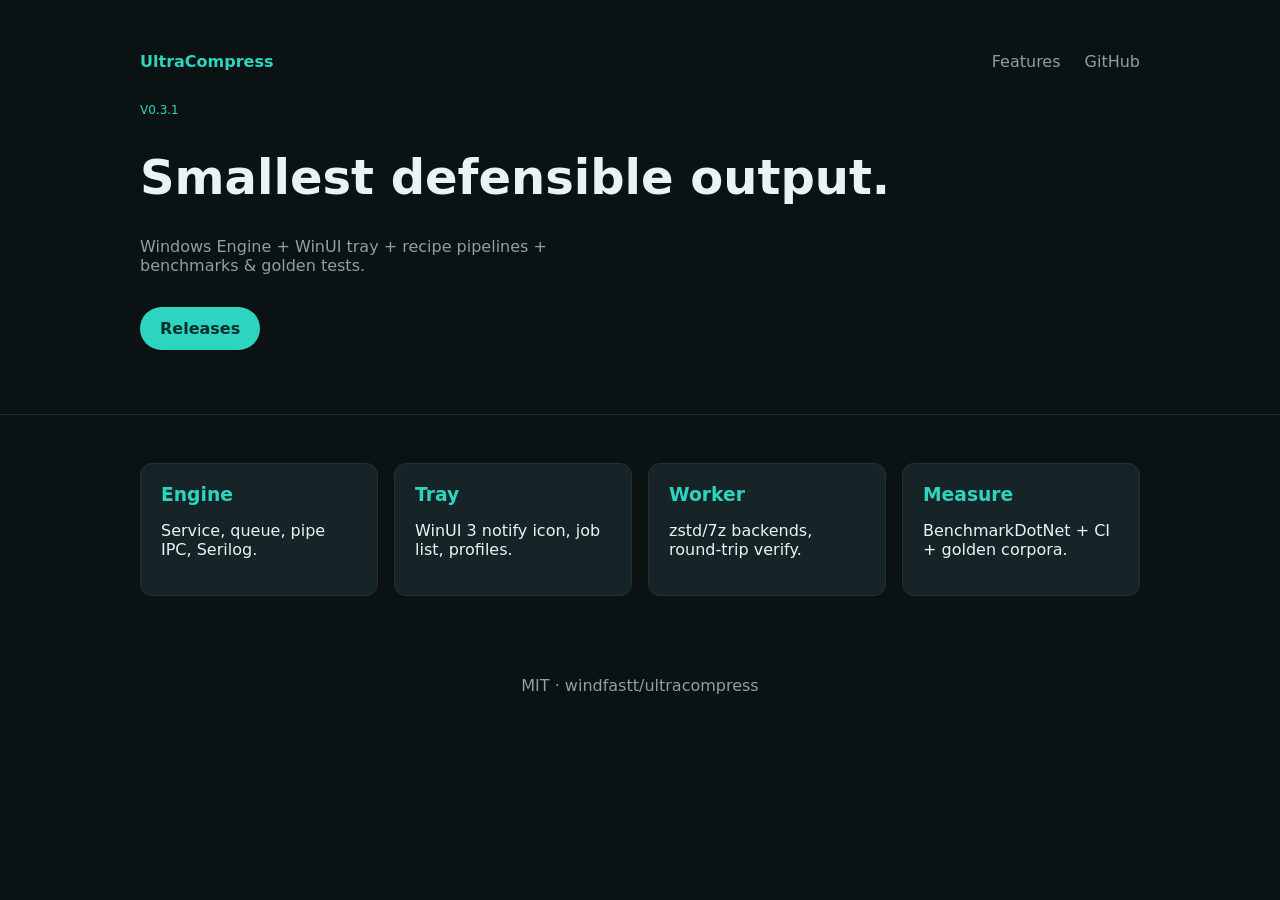
==== docs/site/index.html @ c3d07bed "release: v0.3.1 product polish — Pages, benchmarks, docs, MIT GitHub Pages site, BenchmarkDotNet smo" ====
<!DOCTYPE html>
<html lang="en"><head><meta charset="utf-8"/><meta name="viewport" content="width=device-width,initial-scale=1"/>
<title>UltraCompress</title><link rel="stylesheet" href="assets/style.css"/></head>
<body>
<header class="hero"><div class="nav"><span class="logo">UltraCompress</span>
<a href="#features">Features</a><a href="https://github.com/windfastt/ultracompress">GitHub</a></div>
<div class="wrap"><p class="tag">v0.3.1</p><h1>Smallest defensible output.</h1>
<p class="lead">Windows Engine + WinUI tray + recipe pipelines + benchmarks &amp; golden tests.</p>
<a class="btn" href="https://github.com/windfastt/ultracompress/releases">Releases</a></div></header>
<section id="features" class="wrap cards"><article><h3>Engine</h3><p>Service, queue, pipe IPC, Serilog.</p></article>
<article><h3>Tray</h3><p>WinUI 3 notify icon, job list, profiles.</p></article>
<article><h3>Worker</h3><p>zstd/7z backends, round-trip verify.</p></article>
<article><h3>Measure</h3><p>BenchmarkDotNet + CI + golden corpora.</p></article></section>
<footer class="wrap muted">MIT · windfastt/ultracompress</footer></body></html>
---- docs/site/assets/style.css ----
:root{--bg:#0b1214;--text:#e8f4f2;--accent:#2dd4bf;--muted:#8aa29e;font-family:Segoe UI,system-ui,sans-serif}
body{margin:0;background:var(--bg);color:var(--text)}.nav{display:flex;gap:1.5rem;padding:1.25rem 2rem;max-width:1000px;margin:auto}
.logo{font-weight:700;color:var(--accent);margin-right:auto}.nav a{color:var(--muted);text-decoration:none}
.hero{padding:2rem 0 4rem;border-bottom:1px solid #1e2d30}.wrap{max-width:1000px;margin:auto;padding:0 2rem}
.tag{color:var(--accent);text-transform:uppercase;font-size:.75rem}h1{font-size:clamp(2rem,5vw,3rem)}.lead{color:var(--muted);max-width:48ch}
.btn{display:inline-block;margin-top:1rem;padding:.75rem 1.25rem;background:var(--accent);color:#042f2e;border-radius:999px;text-decoration:none;font-weight:600}
.cards{display:grid;grid-template-columns:repeat(auto-fill,minmax(220px,1fr));gap:1rem;padding:3rem 2rem;max-width:1000px;margin:auto}
.cards article{background:#162428;padding:1.25rem;border-radius:12px;border:1px solid #1e3336}h3{color:var(--accent);margin:0 0 .5rem}
.muted{color:var(--muted);padding:2rem;text-align:center}
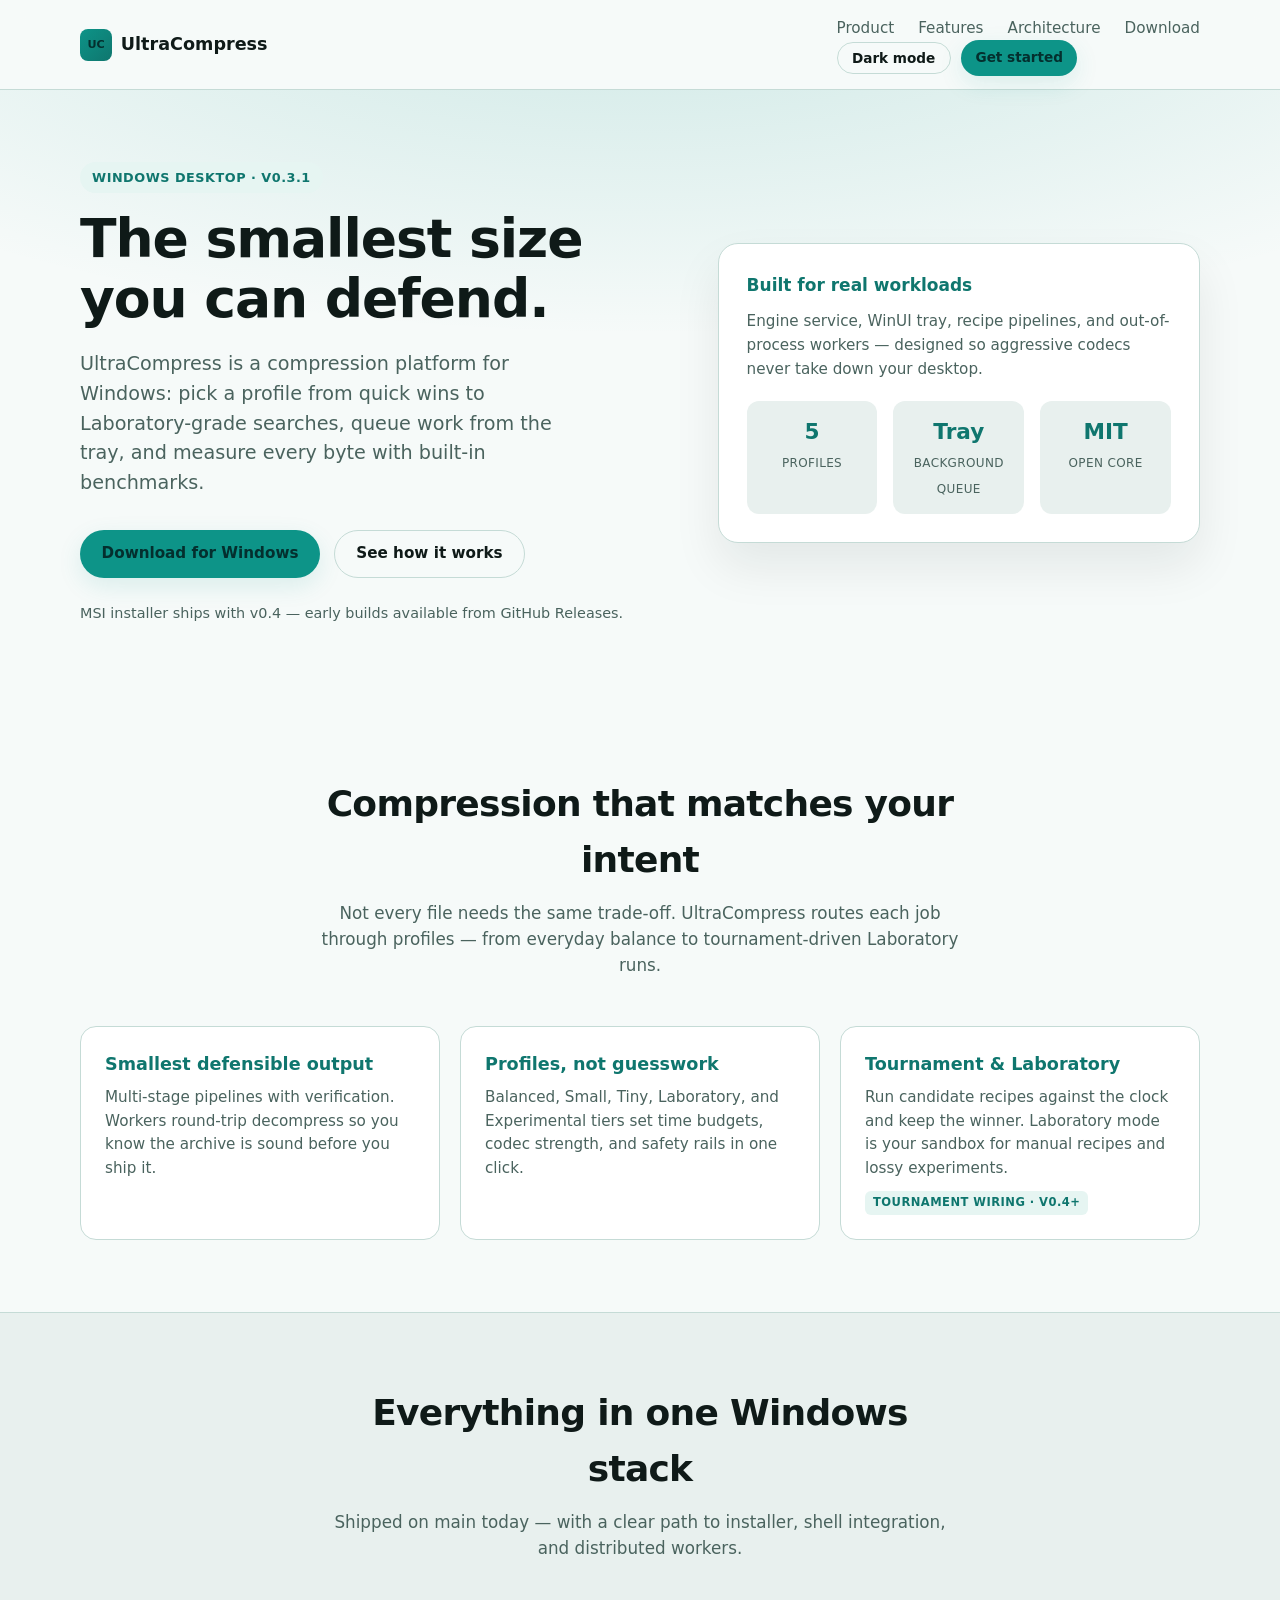
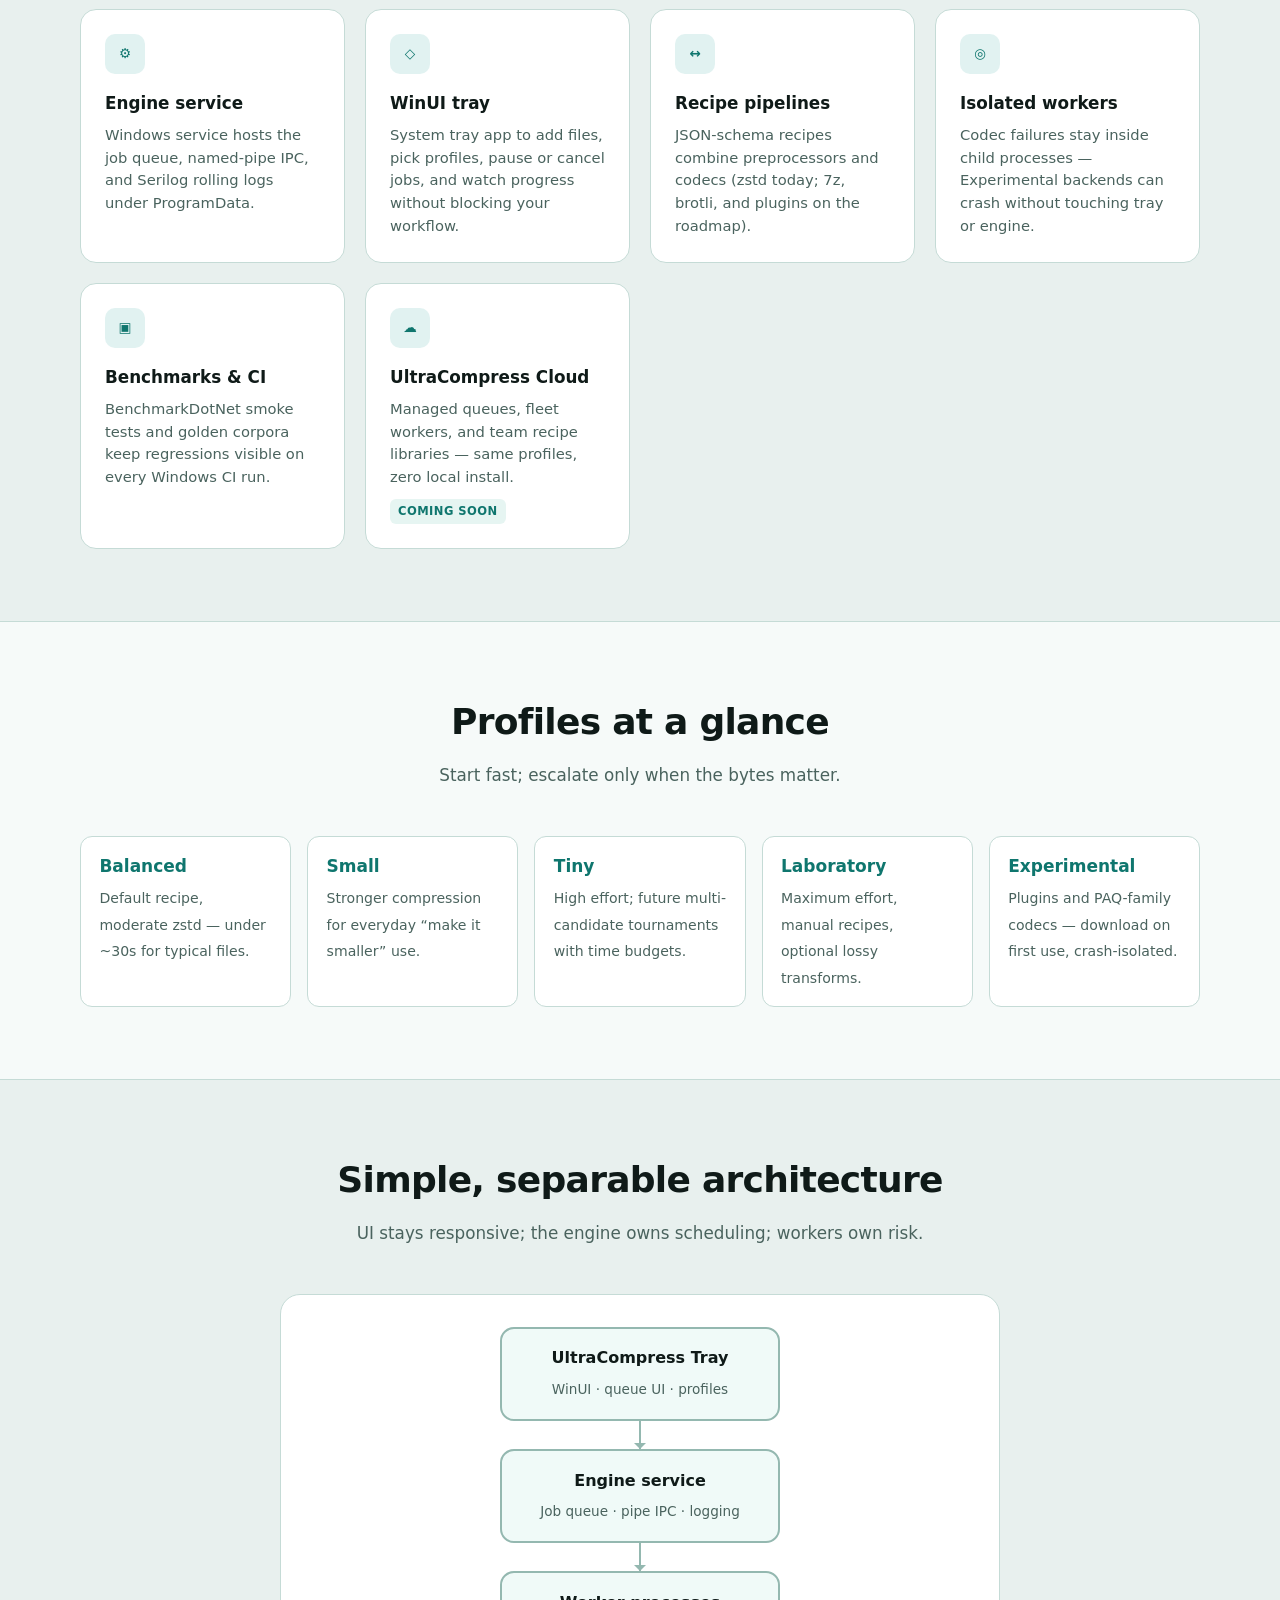
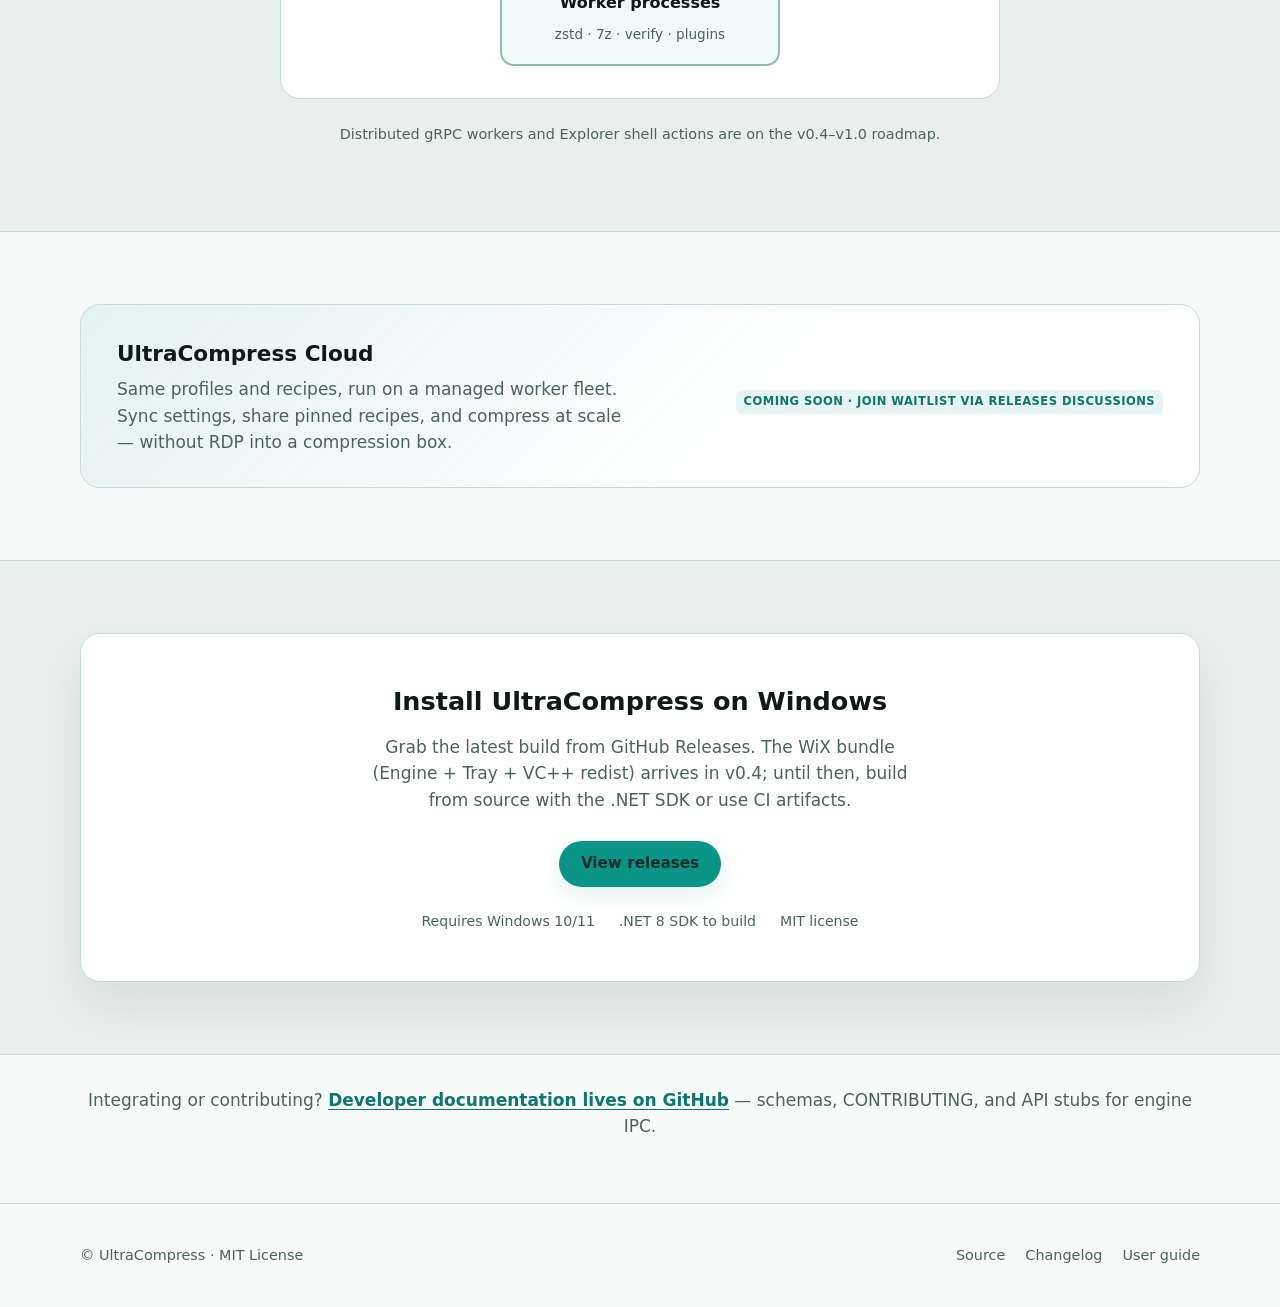
==== commit fb453a3d: "docs: product marketing site and release alignment Replace the minimal Pages stub with a full SaaS-s" ====
--- a/docs/site/index.html
+++ b/docs/site/index.html
@@ -1,14 +1,233 @@
 <!DOCTYPE html>
-<html lang="en"><head><meta charset="utf-8"/><meta name="viewport" content="width=device-width,initial-scale=1"/>
-<title>UltraCompress</title><link rel="stylesheet" href="assets/style.css"/></head>
+<html lang="en" data-theme="dark">
+<head>
+  <meta charset="utf-8" />
+  <meta name="viewport" content="width=device-width, initial-scale=1" />
+  <meta name="description" content="UltraCompress — Windows ultra file compression with intelligent profiles, background queues, and measurable smallest-size output." />
+  <title>UltraCompress — Ultra file compression for Windows</title>
+  <link rel="stylesheet" href="assets/style.css" />
+  <script src="assets/main.js" defer></script>
+</head>
 <body>
-<header class="hero"><div class="nav"><span class="logo">UltraCompress</span>
-<a href="#features">Features</a><a href="https://github.com/windfastt/ultracompress">GitHub</a></div>
-<div class="wrap"><p class="tag">v0.3.1</p><h1>Smallest defensible output.</h1>
-<p class="lead">Windows Engine + WinUI tray + recipe pipelines + benchmarks &amp; golden tests.</p>
-<a class="btn" href="https://github.com/windfastt/ultracompress/releases">Releases</a></div></header>
-<section id="features" class="wrap cards"><article><h3>Engine</h3><p>Service, queue, pipe IPC, Serilog.</p></article>
-<article><h3>Tray</h3><p>WinUI 3 notify icon, job list, profiles.</p></article>
-<article><h3>Worker</h3><p>zstd/7z backends, round-trip verify.</p></article>
-<article><h3>Measure</h3><p>BenchmarkDotNet + CI + golden corpora.</p></article></section>
-<footer class="wrap muted">MIT · windfastt/ultracompress</footer></body></html>
+  <header class="site-header">
+    <div class="wrap">
+      <nav class="nav-bar" aria-label="Primary">
+        <a class="logo" href="#top">
+          <span class="logo-mark" aria-hidden="true">UC</span>
+          UltraCompress
+        </a>
+        <button type="button" class="nav-toggle" data-nav-toggle aria-expanded="false" aria-controls="nav-panel">Menu</button>
+        <div class="nav-panel" id="nav-panel" data-nav-panel>
+          <ul class="nav-links">
+            <li><a href="#product">Product</a></li>
+            <li><a href="#features">Features</a></li>
+            <li><a href="#architecture">Architecture</a></li>
+            <li><a href="#download">Download</a></li>
+          </ul>
+          <div class="nav-actions">
+            <button type="button" class="btn btn-ghost btn-sm" data-theme-toggle aria-pressed="true">Light mode</button>
+            <a class="btn btn-primary btn-sm" href="#download">Get started</a>
+          </div>
+        </div>
+      </nav>
+    </div>
+  </header>
+
+  <main id="top">
+    <section class="hero">
+      <div class="wrap hero-grid">
+        <div>
+          <p class="eyebrow">Windows desktop · v0.3.1</p>
+          <h1>The smallest size you can defend.</h1>
+          <p class="hero-lead">
+            UltraCompress is a compression platform for Windows: pick a profile from quick wins to
+            Laboratory-grade searches, queue work from the tray, and measure every byte with built-in benchmarks.
+          </p>
+          <div class="hero-cta">
+            <a class="btn btn-primary" href="https://github.com/windfastt/ultracompress/releases">Download for Windows</a>
+            <a class="btn btn-ghost" href="#product">See how it works</a>
+          </div>
+          <p class="hero-note">MSI installer ships with v0.4 — early builds available from GitHub Releases.</p>
+        </div>
+        <aside class="hero-visual" aria-label="Product highlights">
+          <p style="margin:0 0 0.75rem;font-weight:600;color:var(--accent-strong);">Built for real workloads</p>
+          <p style="margin:0;color:var(--text-muted);font-size:0.95rem;">
+            Engine service, WinUI tray, recipe pipelines, and out-of-process workers — designed so aggressive codecs never take down your desktop.
+          </p>
+          <div class="stat-row">
+            <div class="stat">
+              <strong>5</strong>
+              <span>Profiles</span>
+            </div>
+            <div class="stat">
+              <strong>Tray</strong>
+              <span>Background queue</span>
+            </div>
+            <div class="stat">
+              <strong>MIT</strong>
+              <span>Open core</span>
+            </div>
+          </div>
+        </aside>
+      </div>
+    </section>
+
+    <section id="product" class="section">
+      <div class="wrap">
+        <header class="section-header">
+          <h2>Compression that matches your intent</h2>
+          <p>Not every file needs the same trade-off. UltraCompress routes each job through profiles — from everyday balance to tournament-driven Laboratory runs.</p>
+        </header>
+        <div class="value-grid">
+          <article class="value-card">
+            <h3>Smallest defensible output</h3>
+            <p>Multi-stage pipelines with verification. Workers round-trip decompress so you know the archive is sound before you ship it.</p>
+          </article>
+          <article class="value-card">
+            <h3>Profiles, not guesswork</h3>
+            <p>Balanced, Small, Tiny, Laboratory, and Experimental tiers set time budgets, codec strength, and safety rails in one click.</p>
+          </article>
+          <article class="value-card">
+            <h3>Tournament &amp; Laboratory</h3>
+            <p>Run candidate recipes against the clock and keep the winner. Laboratory mode is your sandbox for manual recipes and lossy experiments.</p>
+            <span class="badge-soon">Tournament wiring · v0.4+</span>
+          </article>
+        </div>
+      </div>
+    </section>
+
+    <section id="features" class="section section-alt">
+      <div class="wrap">
+        <header class="section-header">
+          <h2>Everything in one Windows stack</h2>
+          <p>Shipped on main today — with a clear path to installer, shell integration, and distributed workers.</p>
+        </header>
+        <div class="feature-grid">
+          <article class="feature-card">
+            <div class="feature-icon" aria-hidden="true">⚙</div>
+            <h3>Engine service</h3>
+            <p>Windows service hosts the job queue, named-pipe IPC, and Serilog rolling logs under ProgramData.</p>
+          </article>
+          <article class="feature-card">
+            <div class="feature-icon" aria-hidden="true">◇</div>
+            <h3>WinUI tray</h3>
+            <p>System tray app to add files, pick profiles, pause or cancel jobs, and watch progress without blocking your workflow.</p>
+          </article>
+          <article class="feature-card">
+            <div class="feature-icon" aria-hidden="true">↔</div>
+            <h3>Recipe pipelines</h3>
+            <p>JSON-schema recipes combine preprocessors and codecs (zstd today; 7z, brotli, and plugins on the roadmap).</p>
+          </article>
+          <article class="feature-card">
+            <div class="feature-icon" aria-hidden="true">◎</div>
+            <h3>Isolated workers</h3>
+            <p>Codec failures stay inside child processes — Experimental backends can crash without touching tray or engine.</p>
+          </article>
+          <article class="feature-card">
+            <div class="feature-icon" aria-hidden="true">▣</div>
+            <h3>Benchmarks &amp; CI</h3>
+            <p>BenchmarkDotNet smoke tests and golden corpora keep regressions visible on every Windows CI run.</p>
+          </article>
+          <article class="feature-card">
+            <div class="feature-icon" aria-hidden="true">☁</div>
+            <h3>UltraCompress Cloud</h3>
+            <p>Managed queues, fleet workers, and team recipe libraries — same profiles, zero local install.</p>
+            <span class="badge-soon">Coming soon</span>
+          </article>
+        </div>
+      </div>
+    </section>
+
+    <section class="section">
+      <div class="wrap">
+        <header class="section-header">
+          <h2>Profiles at a glance</h2>
+          <p>Start fast; escalate only when the bytes matter.</p>
+        </header>
+        <ul class="profile-list">
+          <li><strong>Balanced</strong><span>Default recipe, moderate zstd — under ~30s for typical files.</span></li>
+          <li><strong>Small</strong><span>Stronger compression for everyday “make it smaller” use.</span></li>
+          <li><strong>Tiny</strong><span>High effort; future multi-candidate tournaments with time budgets.</span></li>
+          <li><strong>Laboratory</strong><span>Maximum effort, manual recipes, optional lossy transforms.</span></li>
+          <li><strong>Experimental</strong><span>Plugins and PAQ-family codecs — download on first use, crash-isolated.</span></li>
+        </ul>
+      </div>
+    </section>
+
+    <section id="architecture" class="section section-alt">
+      <div class="wrap">
+        <header class="section-header">
+          <h2>Simple, separable architecture</h2>
+          <p>UI stays responsive; the engine owns scheduling; workers own risk.</p>
+        </header>
+        <div class="architecture" role="img" aria-label="Tray connects to Engine service, which dispatches to Worker processes with codec backends">
+          <div class="arch-node">
+            <strong>UltraCompress Tray</strong>
+            <span>WinUI · queue UI · profiles</span>
+          </div>
+          <div class="arch-arrow" aria-hidden="true"></div>
+          <div class="arch-node">
+            <strong>Engine service</strong>
+            <span>Job queue · pipe IPC · logging</span>
+          </div>
+          <div class="arch-arrow" aria-hidden="true"></div>
+          <div class="arch-node">
+            <strong>Worker processes</strong>
+            <span>zstd · 7z · verify · plugins</span>
+          </div>
+        </div>
+        <p class="arch-caption">Distributed gRPC workers and Explorer shell actions are on the v0.4–v1.0 roadmap.</p>
+      </div>
+    </section>
+
+    <section class="section">
+      <div class="wrap cloud-banner">
+        <div>
+          <h2>UltraCompress Cloud</h2>
+          <p>Same profiles and recipes, run on a managed worker fleet. Sync settings, share pinned recipes, and compress at scale — without RDP into a compression box.</p>
+        </div>
+        <span class="badge-soon">Coming soon · join waitlist via Releases discussions</span>
+      </div>
+    </section>
+
+    <section id="download" class="section section-alt">
+      <div class="wrap">
+        <div class="download-panel">
+          <h2>Install UltraCompress on Windows</h2>
+          <p>
+            Grab the latest build from GitHub Releases. The WiX bundle (Engine + Tray + VC++ redist) arrives in v0.4;
+            until then, build from source with the .NET SDK or use CI artifacts.
+          </p>
+          <a class="btn btn-primary" href="https://github.com/windfastt/ultracompress/releases/tag/v0.3.1">View releases</a>
+          <div class="download-meta">
+            <span>Requires Windows 10/11</span>
+            <span>.NET 8 SDK to build</span>
+            <span>MIT license</span>
+          </div>
+        </div>
+      </div>
+    </section>
+
+    <section class="section dev-strip">
+      <div class="wrap">
+        <p style="margin:0;color:var(--text-muted);">
+          Integrating or contributing?
+          <a href="https://github.com/windfastt/ultracompress">Developer documentation lives on GitHub</a>
+          — schemas, CONTRIBUTING, and API stubs for engine IPC.
+        </p>
+      </div>
+    </section>
+  </main>
+
+  <footer class="site-footer">
+    <div class="wrap footer-inner">
+      <span>© UltraCompress · MIT License</span>
+      <ul class="footer-links">
+        <li><a href="https://github.com/windfastt/ultracompress">Source</a></li>
+        <li><a href="https://github.com/windfastt/ultracompress/blob/main/CHANGELOG.md">Changelog</a></li>
+        <li><a href="https://github.com/windfastt/ultracompress/blob/main/docs/USER.md">User guide</a></li>
+      </ul>
+    </div>
+  </footer>
+</body>
+</html>
--- a/docs/site/assets/style.css
+++ b/docs/site/assets/style.css
@@ -1,9 +1,645 @@
-:root{--bg:#0b1214;--text:#e8f4f2;--accent:#2dd4bf;--muted:#8aa29e;font-family:Segoe UI,system-ui,sans-serif}
-body{margin:0;background:var(--bg);color:var(--text)}.nav{display:flex;gap:1.5rem;padding:1.25rem 2rem;max-width:1000px;margin:auto}
-.logo{font-weight:700;color:var(--accent);margin-right:auto}.nav a{color:var(--muted);text-decoration:none}
-.hero{padding:2rem 0 4rem;border-bottom:1px solid #1e2d30}.wrap{max-width:1000px;margin:auto;padding:0 2rem}
-.tag{color:var(--accent);text-transform:uppercase;font-size:.75rem}h1{font-size:clamp(2rem,5vw,3rem)}.lead{color:var(--muted);max-width:48ch}
-.btn{display:inline-block;margin-top:1rem;padding:.75rem 1.25rem;background:var(--accent);color:#042f2e;border-radius:999px;text-decoration:none;font-weight:600}
-.cards{display:grid;grid-template-columns:repeat(auto-fill,minmax(220px,1fr));gap:1rem;padding:3rem 2rem;max-width:1000px;margin:auto}
-.cards article{background:#162428;padding:1.25rem;border-radius:12px;border:1px solid #1e3336}h3{color:var(--accent);margin:0 0 .5rem}
-.muted{color:var(--muted);padding:2rem;text-align:center}
+/* UltraCompress product site — light/dark, marketing-first */
+
+:root,
+[data-theme="light"] {
+  color-scheme: light;
+  --bg: #f6faf9;
+  --bg-elevated: #ffffff;
+  --bg-muted: #e8f0ee;
+  --text: #0f1a18;
+  --text-muted: #4a635e;
+  --accent: #0d9488;
+  --accent-soft: rgba(13, 148, 136, 0.12);
+  --accent-strong: #0f766e;
+  --border: #c5dbd6;
+  --shadow: 0 24px 48px rgba(15, 26, 24, 0.08);
+  --hero-glow: radial-gradient(ellipse 80% 60% at 50% -20%, rgba(13, 148, 136, 0.18), transparent);
+  --diagram-line: #94b8b0;
+  --diagram-fill: #f0faf8;
+  --chip-bg: #e6f5f2;
+}
+
+[data-theme="dark"] {
+  color-scheme: dark;
+  --bg: #070d0f;
+  --bg-elevated: #0f181b;
+  --bg-muted: #162428;
+  --text: #e8f4f2;
+  --text-muted: #8aa29e;
+  --accent: #2dd4bf;
+  --accent-soft: rgba(45, 212, 191, 0.14);
+  --accent-strong: #5eead4;
+  --border: #1e3336;
+  --shadow: 0 24px 48px rgba(0, 0, 0, 0.45);
+  --hero-glow: radial-gradient(ellipse 80% 60% at 50% -20%, rgba(45, 212, 191, 0.15), transparent);
+  --diagram-line: #3d5c56;
+  --diagram-fill: #121c1f;
+  --chip-bg: #14282c;
+}
+
+*,
+*::before,
+*::after {
+  box-sizing: border-box;
+}
+
+html {
+  scroll-behavior: smooth;
+}
+
+body {
+  margin: 0;
+  font-family: "Segoe UI", system-ui, -apple-system, sans-serif;
+  background: var(--bg);
+  color: var(--text);
+  line-height: 1.55;
+  font-size: 1.0625rem;
+}
+
+img,
+svg {
+  max-width: 100%;
+  height: auto;
+}
+
+a {
+  color: var(--accent-strong);
+  text-decoration-thickness: 1px;
+  text-underline-offset: 3px;
+}
+
+a:hover {
+  color: var(--accent);
+}
+
+.wrap {
+  width: min(1120px, 100% - 2.5rem);
+  margin-inline: auto;
+}
+
+/* —— Top bar —— */
+.site-header {
+  position: sticky;
+  top: 0;
+  z-index: 50;
+  background: color-mix(in srgb, var(--bg) 88%, transparent);
+  backdrop-filter: blur(12px);
+  border-bottom: 1px solid var(--border);
+}
+
+.nav-bar {
+  display: flex;
+  align-items: center;
+  gap: 1.25rem;
+  padding: 0.85rem 0;
+}
+
+.logo {
+  display: flex;
+  align-items: center;
+  gap: 0.55rem;
+  font-weight: 700;
+  font-size: 1.1rem;
+  color: var(--text);
+  text-decoration: none;
+  margin-right: auto;
+}
+
+.logo-mark {
+  width: 2rem;
+  height: 2rem;
+  border-radius: 8px;
+  background: linear-gradient(135deg, var(--accent), var(--accent-strong));
+  display: grid;
+  place-items: center;
+  color: #042f2e;
+  font-size: 0.7rem;
+  font-weight: 800;
+  letter-spacing: -0.02em;
+}
+
+.nav-links {
+  display: flex;
+  align-items: center;
+  gap: 1.5rem;
+  list-style: none;
+  margin: 0;
+  padding: 0;
+}
+
+.nav-links a {
+  color: var(--text-muted);
+  text-decoration: none;
+  font-size: 0.95rem;
+  font-weight: 500;
+}
+
+.nav-links a:hover {
+  color: var(--text);
+}
+
+.nav-actions {
+  display: flex;
+  align-items: center;
+  gap: 0.65rem;
+}
+
+.nav-toggle {
+  display: none;
+  border: 1px solid var(--border);
+  background: var(--bg-elevated);
+  color: var(--text);
+  border-radius: 8px;
+  padding: 0.45rem 0.65rem;
+  cursor: pointer;
+  font: inherit;
+}
+
+.btn {
+  display: inline-flex;
+  align-items: center;
+  justify-content: center;
+  gap: 0.4rem;
+  padding: 0.7rem 1.35rem;
+  border-radius: 999px;
+  font-weight: 600;
+  font-size: 0.95rem;
+  text-decoration: none;
+  border: none;
+  cursor: pointer;
+  font-family: inherit;
+  transition: transform 0.15s ease, box-shadow 0.15s ease;
+}
+
+.btn:hover {
+  transform: translateY(-1px);
+}
+
+.btn-primary {
+  background: var(--accent);
+  color: #042f2e;
+  box-shadow: 0 8px 24px var(--accent-soft);
+}
+
+.btn-primary:hover {
+  color: #042f2e;
+  box-shadow: 0 12px 32px var(--accent-soft);
+}
+
+.btn-ghost {
+  background: transparent;
+  color: var(--text);
+  border: 1px solid var(--border);
+}
+
+.btn-ghost:hover {
+  border-color: var(--accent);
+  color: var(--accent-strong);
+}
+
+.btn-sm {
+  padding: 0.45rem 0.9rem;
+  font-size: 0.85rem;
+}
+
+/* —— Hero —— */
+.hero {
+  padding: 4.5rem 0 5rem;
+  background: var(--hero-glow);
+}
+
+.hero-grid {
+  display: grid;
+  grid-template-columns: 1.1fr 0.9fr;
+  gap: 3rem;
+  align-items: center;
+}
+
+.eyebrow {
+  display: inline-flex;
+  align-items: center;
+  gap: 0.5rem;
+  padding: 0.35rem 0.75rem;
+  border-radius: 999px;
+  background: var(--chip-bg);
+  color: var(--accent-strong);
+  font-size: 0.8rem;
+  font-weight: 600;
+  text-transform: uppercase;
+  letter-spacing: 0.04em;
+  margin: 0 0 1rem;
+}
+
+.hero h1 {
+  font-size: clamp(2.35rem, 5vw, 3.35rem);
+  line-height: 1.12;
+  margin: 0 0 1.25rem;
+  letter-spacing: -0.02em;
+}
+
+.hero-lead {
+  font-size: 1.2rem;
+  color: var(--text-muted);
+  max-width: 42ch;
+  margin: 0 0 2rem;
+}
+
+.hero-cta {
+  display: flex;
+  flex-wrap: wrap;
+  gap: 0.85rem;
+  margin-bottom: 1.5rem;
+}
+
+.hero-note {
+  font-size: 0.9rem;
+  color: var(--text-muted);
+  margin: 0;
+}
+
+.hero-visual {
+  background: var(--bg-elevated);
+  border: 1px solid var(--border);
+  border-radius: 20px;
+  padding: 1.75rem;
+  box-shadow: var(--shadow);
+}
+
+.stat-row {
+  display: grid;
+  grid-template-columns: repeat(3, 1fr);
+  gap: 1rem;
+  margin-top: 1.25rem;
+}
+
+.stat {
+  text-align: center;
+  padding: 0.85rem;
+  border-radius: 12px;
+  background: var(--bg-muted);
+}
+
+.stat strong {
+  display: block;
+  font-size: 1.35rem;
+  color: var(--accent-strong);
+}
+
+.stat span {
+  font-size: 0.75rem;
+  color: var(--text-muted);
+  text-transform: uppercase;
+  letter-spacing: 0.03em;
+}
+
+/* —— Sections —— */
+.section {
+  padding: 4.5rem 0;
+}
+
+.section-alt {
+  background: var(--bg-muted);
+  border-block: 1px solid var(--border);
+}
+
+.section-header {
+  text-align: center;
+  max-width: 640px;
+  margin: 0 auto 3rem;
+}
+
+.section-header h2 {
+  font-size: clamp(1.75rem, 3vw, 2.25rem);
+  margin: 0 0 0.75rem;
+  letter-spacing: -0.02em;
+}
+
+.section-header p {
+  color: var(--text-muted);
+  margin: 0;
+  font-size: 1.05rem;
+}
+
+/* —— Value props —— */
+.value-grid {
+  display: grid;
+  grid-template-columns: repeat(3, 1fr);
+  gap: 1.25rem;
+}
+
+.value-card {
+  padding: 1.5rem;
+  border-radius: 16px;
+  background: var(--bg-elevated);
+  border: 1px solid var(--border);
+}
+
+.value-card h3 {
+  margin: 0 0 0.5rem;
+  font-size: 1.1rem;
+  color: var(--accent-strong);
+}
+
+.value-card p {
+  margin: 0;
+  color: var(--text-muted);
+  font-size: 0.95rem;
+}
+
+/* —— Features —— */
+.feature-grid {
+  display: grid;
+  grid-template-columns: repeat(auto-fill, minmax(260px, 1fr));
+  gap: 1.25rem;
+}
+
+.feature-card {
+  padding: 1.5rem;
+  border-radius: 16px;
+  background: var(--bg-elevated);
+  border: 1px solid var(--border);
+  transition: border-color 0.2s ease;
+}
+
+.feature-card:hover {
+  border-color: var(--accent);
+}
+
+.feature-icon {
+  width: 2.5rem;
+  height: 2.5rem;
+  border-radius: 10px;
+  background: var(--accent-soft);
+  color: var(--accent-strong);
+  display: grid;
+  place-items: center;
+  font-weight: 700;
+  font-size: 0.85rem;
+  margin-bottom: 1rem;
+}
+
+.feature-card h3 {
+  margin: 0 0 0.5rem;
+  font-size: 1.05rem;
+}
+
+.feature-card p {
+  margin: 0;
+  color: var(--text-muted);
+  font-size: 0.92rem;
+}
+
+.badge-soon {
+  display: inline-block;
+  margin-top: 0.65rem;
+  font-size: 0.72rem;
+  font-weight: 600;
+  text-transform: uppercase;
+  letter-spacing: 0.04em;
+  padding: 0.2rem 0.5rem;
+  border-radius: 6px;
+  background: var(--chip-bg);
+  color: var(--accent-strong);
+}
+
+/* —— Architecture —— */
+.architecture {
+  display: flex;
+  flex-direction: column;
+  align-items: center;
+  gap: 0;
+  padding: 2rem;
+  background: var(--bg-elevated);
+  border-radius: 20px;
+  border: 1px solid var(--border);
+  max-width: 720px;
+  margin: 0 auto;
+}
+
+.arch-node {
+  width: 100%;
+  max-width: 280px;
+  padding: 1.1rem 1.25rem;
+  border-radius: 14px;
+  background: var(--diagram-fill);
+  border: 2px solid var(--diagram-line);
+  text-align: center;
+}
+
+.arch-node strong {
+  display: block;
+  font-size: 1rem;
+  margin-bottom: 0.25rem;
+}
+
+.arch-node span {
+  font-size: 0.85rem;
+  color: var(--text-muted);
+}
+
+.arch-arrow {
+  width: 2px;
+  height: 28px;
+  background: var(--diagram-line);
+  position: relative;
+}
+
+.arch-arrow::after {
+  content: "";
+  position: absolute;
+  bottom: 0;
+  left: 50%;
+  transform: translateX(-50%);
+  border: 6px solid transparent;
+  border-top-color: var(--diagram-line);
+  border-bottom: none;
+}
+
+.arch-caption {
+  text-align: center;
+  margin-top: 1.5rem;
+  font-size: 0.9rem;
+  color: var(--text-muted);
+}
+
+/* —— Profiles —— */
+.profile-list {
+  display: grid;
+  grid-template-columns: repeat(auto-fill, minmax(200px, 1fr));
+  gap: 1rem;
+  list-style: none;
+  margin: 0;
+  padding: 0;
+}
+
+.profile-list li {
+  padding: 1rem 1.15rem;
+  border-radius: 12px;
+  border: 1px solid var(--border);
+  background: var(--bg-elevated);
+}
+
+.profile-list strong {
+  display: block;
+  color: var(--accent-strong);
+  margin-bottom: 0.35rem;
+}
+
+.profile-list span {
+  font-size: 0.88rem;
+  color: var(--text-muted);
+}
+
+/* —— Cloud teaser —— */
+.cloud-banner {
+  display: flex;
+  flex-wrap: wrap;
+  align-items: center;
+  justify-content: space-between;
+  gap: 1.5rem;
+  padding: 2rem 2.25rem;
+  border-radius: 20px;
+  background: linear-gradient(135deg, var(--accent-soft), transparent 60%), var(--bg-elevated);
+  border: 1px solid var(--border);
+}
+
+.cloud-banner h2 {
+  margin: 0 0 0.35rem;
+  font-size: 1.35rem;
+}
+
+.cloud-banner p {
+  margin: 0;
+  color: var(--text-muted);
+  max-width: 48ch;
+}
+
+/* —— Download —— */
+.download-panel {
+  text-align: center;
+  padding: 3rem 2rem;
+  border-radius: 20px;
+  background: var(--bg-elevated);
+  border: 1px solid var(--border);
+  box-shadow: var(--shadow);
+}
+
+.download-panel h2 {
+  margin: 0 0 0.75rem;
+}
+
+.download-panel p {
+  color: var(--text-muted);
+  max-width: 52ch;
+  margin: 0 auto 1.75rem;
+}
+
+.download-meta {
+  display: flex;
+  flex-wrap: wrap;
+  justify-content: center;
+  gap: 1.5rem;
+  margin-top: 1.5rem;
+  font-size: 0.88rem;
+  color: var(--text-muted);
+}
+
+/* —— Developers —— */
+.dev-strip {
+  text-align: center;
+  padding: 2rem;
+}
+
+.dev-strip a {
+  font-weight: 600;
+}
+
+/* —— Footer —— */
+.site-footer {
+  border-top: 1px solid var(--border);
+  padding: 2.5rem 0;
+  margin-top: 2rem;
+}
+
+.footer-inner {
+  display: flex;
+  flex-wrap: wrap;
+  align-items: center;
+  justify-content: space-between;
+  gap: 1rem;
+  font-size: 0.9rem;
+  color: var(--text-muted);
+}
+
+.footer-links {
+  display: flex;
+  gap: 1.25rem;
+  list-style: none;
+  margin: 0;
+  padding: 0;
+}
+
+.footer-links a {
+  color: var(--text-muted);
+  text-decoration: none;
+}
+
+.footer-links a:hover {
+  color: var(--accent-strong);
+}
+
+/* —— Responsive —— */
+@media (max-width: 900px) {
+  .hero-grid {
+    grid-template-columns: 1fr;
+  }
+
+  .hero-visual {
+    order: -1;
+  }
+
+  .value-grid {
+    grid-template-columns: 1fr;
+  }
+}
+
+@media (max-width: 720px) {
+  .nav-toggle {
+    display: inline-flex;
+  }
+
+  .nav-panel {
+    display: none;
+    position: absolute;
+    top: 100%;
+    left: 0;
+    right: 0;
+    background: var(--bg-elevated);
+    border-bottom: 1px solid var(--border);
+    padding: 1rem 1.25rem 1.25rem;
+    flex-direction: column;
+    gap: 1rem;
+  }
+
+  .nav-panel.is-open {
+    display: flex;
+  }
+
+  .nav-links {
+    flex-direction: column;
+    align-items: flex-start;
+    gap: 0.75rem;
+  }
+
+  .site-header .wrap {
+    position: relative;
+  }
+
+  .nav-bar {
+    flex-wrap: wrap;
+  }
+
+  .stat-row {
+    grid-template-columns: 1fr;
+  }
+}
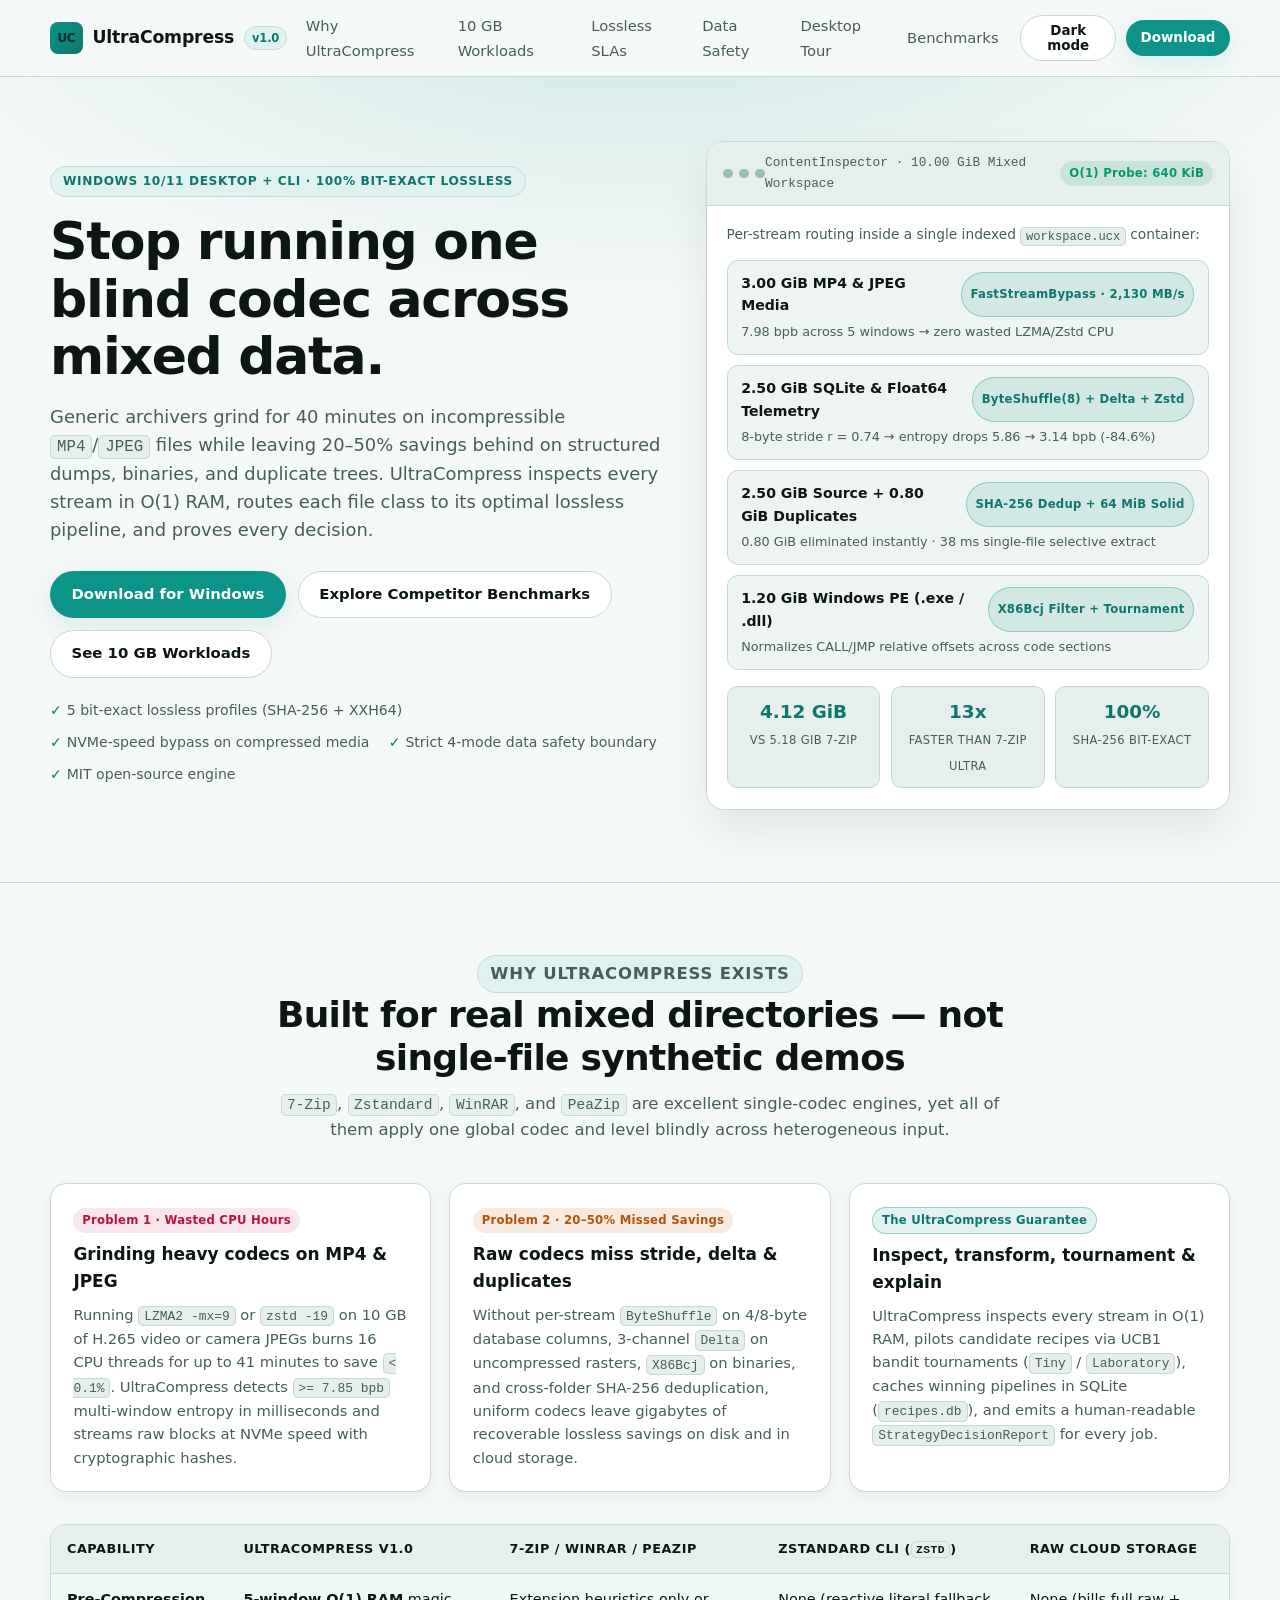
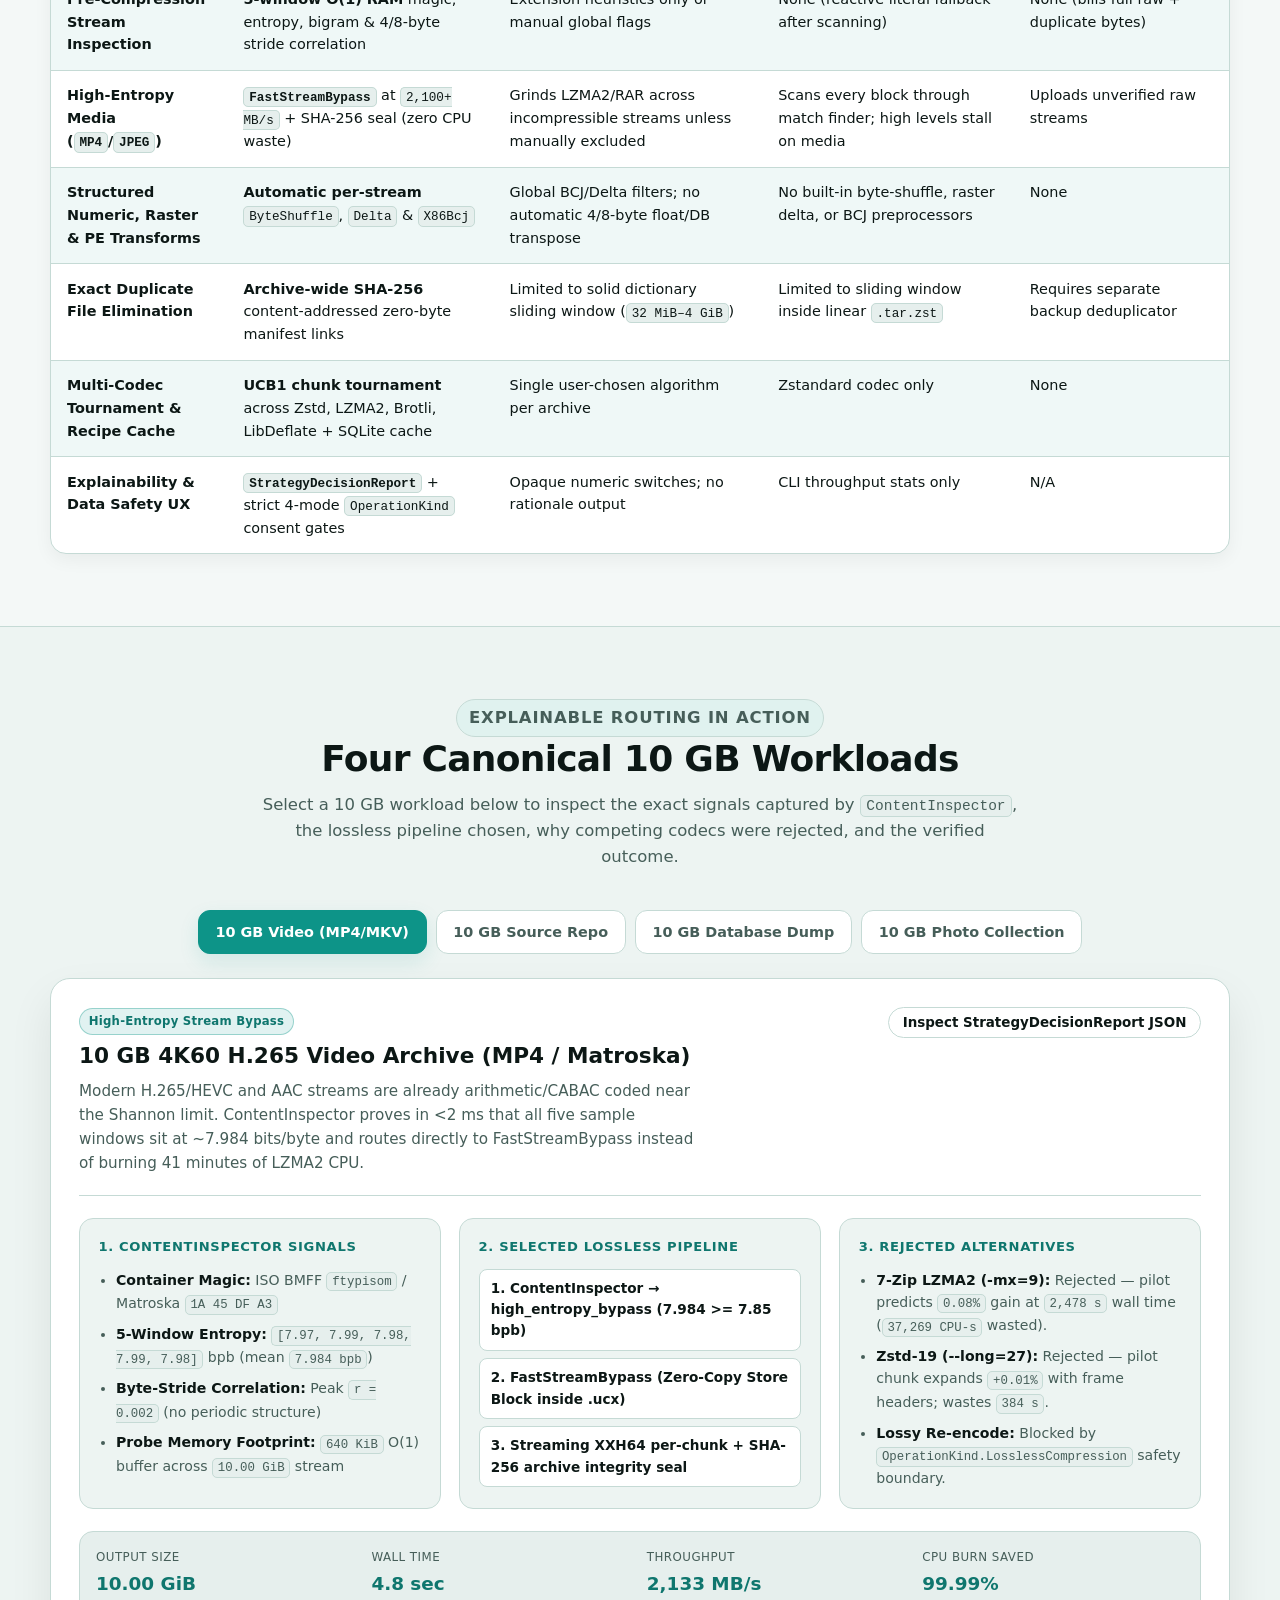
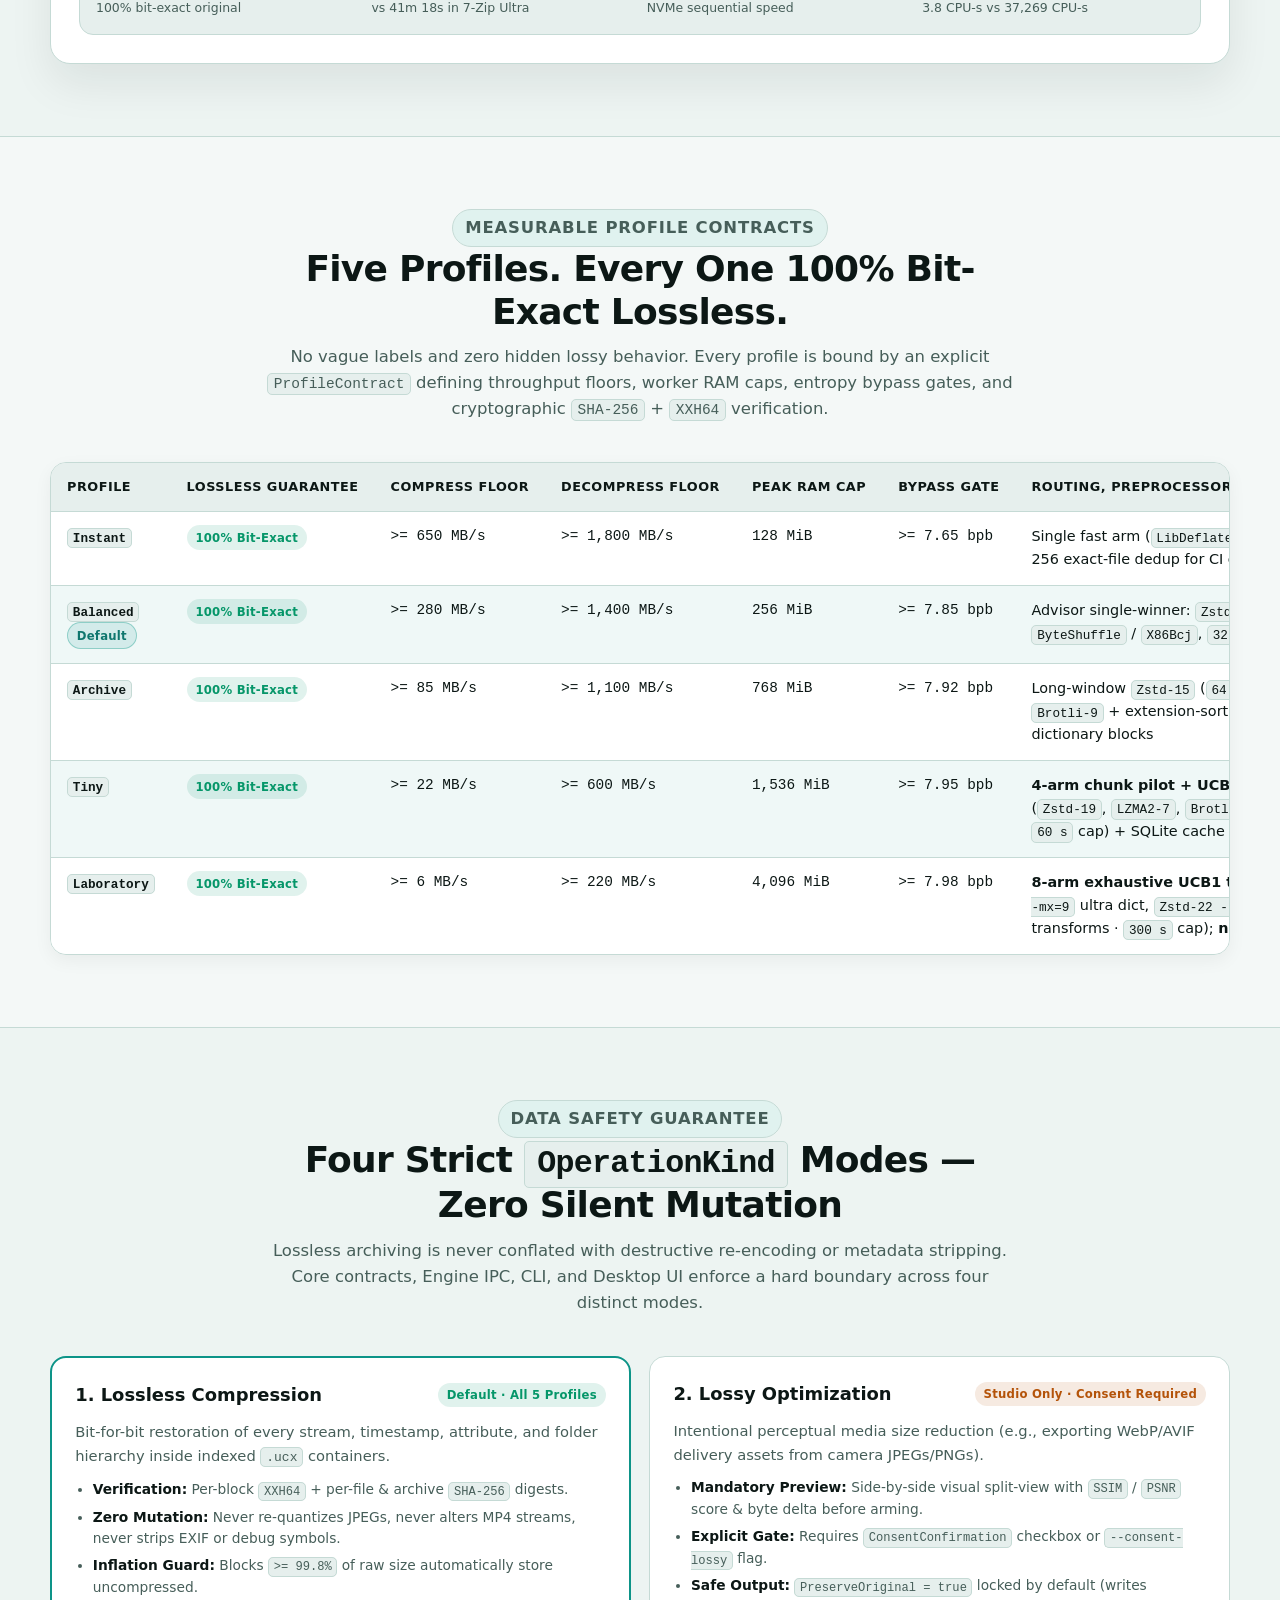
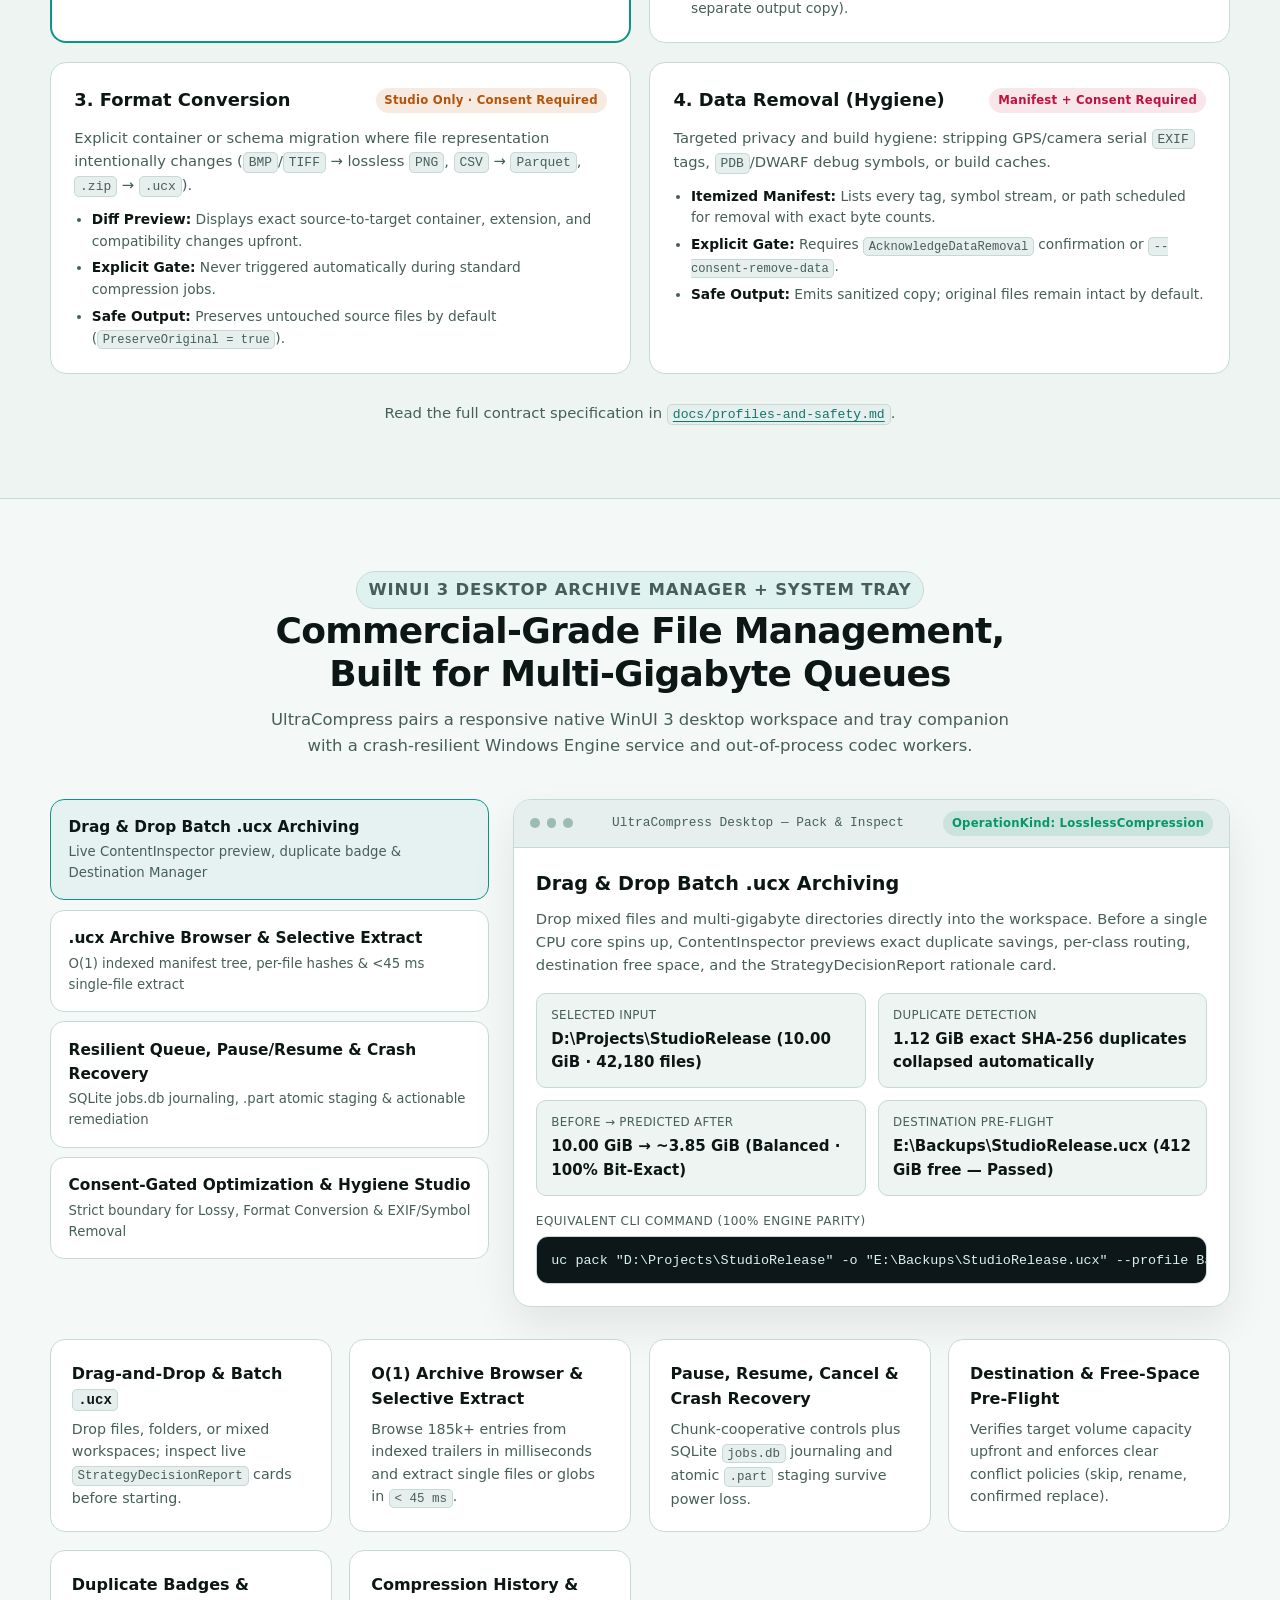
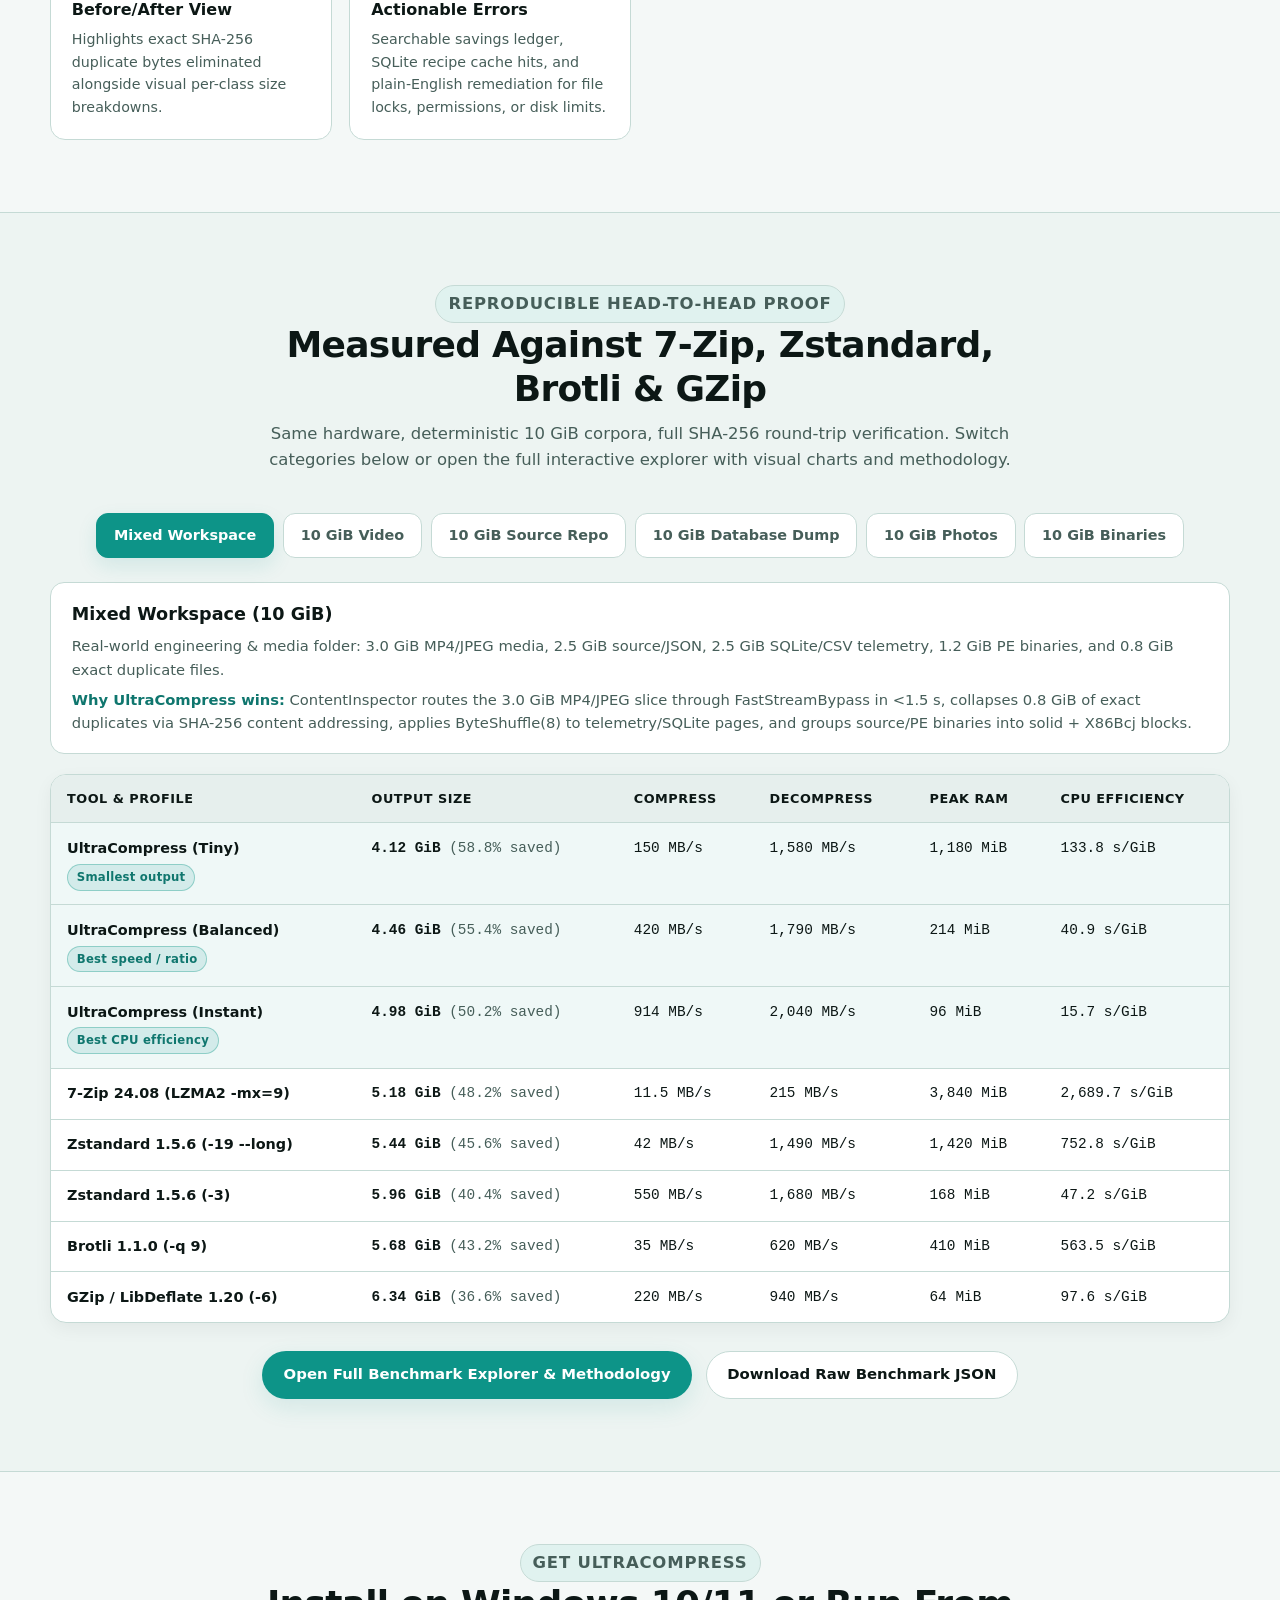
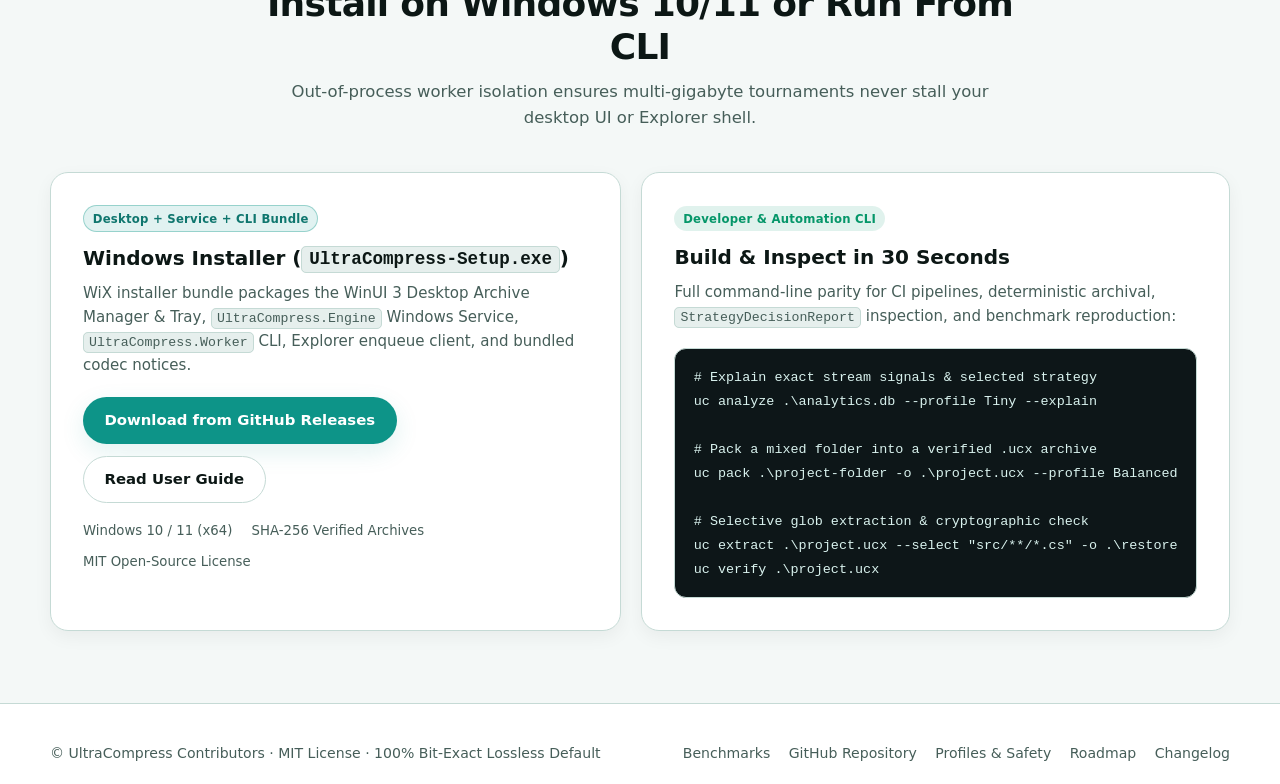
==== commit 189c01c0: "docs(site): overhaul v1.0 product positioning, safety SLAs, and benchmark explorer Co-authored-by: w" ====
--- a/docs/site/index.html
+++ b/docs/site/index.html
@@ -3,30 +3,33 @@
 <head>
   <meta charset="utf-8" />
   <meta name="viewport" content="width=device-width, initial-scale=1" />
-  <meta name="description" content="UltraCompress — Windows ultra file compression with intelligent profiles, background queues, and measurable smallest-size output." />
-  <title>UltraCompress — Ultra file compression for Windows</title>
+  <meta name="description" content="UltraCompress — Content-aware Windows archive manager and lossless compression engine. O(1) stream inspection, NVMe high-entropy media bypass, ByteShuffle/Delta/BCJ transforms, SHA-256 deduplication, and reproducible benchmarks." />
+  <title>UltraCompress — Content-Aware Lossless Archive Engine &amp; Desktop Manager for Windows</title>
   <link rel="stylesheet" href="assets/style.css" />
   <script src="assets/main.js" defer></script>
 </head>
-<body>
+<body data-benchmark-src="data/benchmarks.json">
   <header class="site-header">
     <div class="wrap">
       <nav class="nav-bar" aria-label="Primary">
         <a class="logo" href="#top">
           <span class="logo-mark" aria-hidden="true">UC</span>
           UltraCompress
+          <span class="logo-tag">v1.0</span>
         </a>
         <button type="button" class="nav-toggle" data-nav-toggle aria-expanded="false" aria-controls="nav-panel">Menu</button>
         <div class="nav-panel" id="nav-panel" data-nav-panel>
           <ul class="nav-links">
-            <li><a href="#product">Product</a></li>
-            <li><a href="#features">Features</a></li>
-            <li><a href="#architecture">Architecture</a></li>
-            <li><a href="#download">Download</a></li>
+            <li><a href="#why">Why UltraCompress</a></li>
+            <li><a href="#workloads">10 GB Workloads</a></li>
+            <li><a href="#profiles">Lossless SLAs</a></li>
+            <li><a href="#safety">Data Safety</a></li>
+            <li><a href="#desktop">Desktop Tour</a></li>
+            <li><a href="benchmarks.html">Benchmarks</a></li>
           </ul>
           <div class="nav-actions">
             <button type="button" class="btn btn-ghost btn-sm" data-theme-toggle aria-pressed="true">Light mode</button>
-            <a class="btn btn-primary btn-sm" href="#download">Get started</a>
+            <a class="btn btn-primary btn-sm" href="#download">Download</a>
           </div>
         </div>
       </nav>
@@ -34,200 +37,495 @@
   </header>
 
   <main id="top">
+    <!-- Hero -->
     <section class="hero">
       <div class="wrap hero-grid">
         <div>
-          <p class="eyebrow">Windows desktop · v0.3.1</p>
-          <h1>The smallest size you can defend.</h1>
+          <p class="eyebrow">Windows 10/11 Desktop + CLI · 100% Bit-Exact Lossless</p>
+          <h1>Stop running one blind codec across mixed data.</h1>
           <p class="hero-lead">
-            UltraCompress is a compression platform for Windows: pick a profile from quick wins to
-            Laboratory-grade searches, queue work from the tray, and measure every byte with built-in benchmarks.
+            Generic archivers grind for 40 minutes on incompressible <code>MP4</code>/<code>JPEG</code> files while leaving 20–50% savings behind on structured dumps, binaries, and duplicate trees. UltraCompress inspects every stream in O(1) RAM, routes each file class to its optimal lossless pipeline, and proves every decision.
           </p>
           <div class="hero-cta">
-            <a class="btn btn-primary" href="https://github.com/windfastt/ultracompress/releases">Download for Windows</a>
-            <a class="btn btn-ghost" href="#product">See how it works</a>
-          </div>
-          <p class="hero-note">MSI installer ships with v0.4 — early builds available from GitHub Releases.</p>
-        </div>
-        <aside class="hero-visual" aria-label="Product highlights">
-          <p style="margin:0 0 0.75rem;font-weight:600;color:var(--accent-strong);">Built for real workloads</p>
-          <p style="margin:0;color:var(--text-muted);font-size:0.95rem;">
-            Engine service, WinUI tray, recipe pipelines, and out-of-process workers — designed so aggressive codecs never take down your desktop.
-          </p>
-          <div class="stat-row">
-            <div class="stat">
-              <strong>5</strong>
-              <span>Profiles</span>
-            </div>
-            <div class="stat">
-              <strong>Tray</strong>
-              <span>Background queue</span>
-            </div>
-            <div class="stat">
-              <strong>MIT</strong>
-              <span>Open core</span>
+            <a class="btn btn-primary" href="#download">Download for Windows</a>
+            <a class="btn btn-ghost" href="benchmarks.html">Explore Competitor Benchmarks</a>
+            <a class="btn btn-ghost" href="#workloads">See 10 GB Workloads</a>
+          </div>
+          <ul class="hero-guarantees">
+            <li>5 bit-exact lossless profiles (SHA-256 + XXH64)</li>
+            <li>NVMe-speed bypass on compressed media</li>
+            <li>Strict 4-mode data safety boundary</li>
+            <li>MIT open-source engine</li>
+          </ul>
+        </div>
+
+        <aside class="inspector-card" aria-label="Live ContentInspector routing preview on a 10 GiB mixed workspace">
+          <div class="window-bar">
+            <div class="window-dots" aria-hidden="true"><span></span><span></span><span></span></div>
+            <span class="mono">ContentInspector · 10.00 GiB Mixed Workspace</span>
+            <span class="badge badge-success">O(1) Probe: 640 KiB</span>
+          </div>
+          <div class="inspector-body">
+            <div style="font-size:0.86rem;color:var(--text-muted);">
+              Per-stream routing inside a single indexed <code>workspace.ucx</code> container:
+            </div>
+            <div class="stream-route-list">
+              <div class="stream-route-item">
+                <strong>3.00 GiB MP4 &amp; JPEG Media</strong>
+                <span class="badge badge-accent">FastStreamBypass · 2,130 MB/s</span>
+                <div class="stream-route-meta">7.98 bpb across 5 windows → zero wasted LZMA/Zstd CPU</div>
+              </div>
+              <div class="stream-route-item">
+                <strong>2.50 GiB SQLite &amp; Float64 Telemetry</strong>
+                <span class="badge badge-accent">ByteShuffle(8) + Delta + Zstd</span>
+                <div class="stream-route-meta">8-byte stride r = 0.74 → entropy drops 5.86 → 3.14 bpb (-84.6%)</div>
+              </div>
+              <div class="stream-route-item">
+                <strong>2.50 GiB Source + 0.80 GiB Duplicates</strong>
+                <span class="badge badge-accent">SHA-256 Dedup + 64 MiB Solid</span>
+                <div class="stream-route-meta">0.80 GiB eliminated instantly · 38 ms single-file selective extract</div>
+              </div>
+              <div class="stream-route-item">
+                <strong>1.20 GiB Windows PE (.exe / .dll)</strong>
+                <span class="badge badge-accent">X86Bcj Filter + Tournament</span>
+                <div class="stream-route-meta">Normalizes CALL/JMP relative offsets across code sections</div>
+              </div>
+            </div>
+            <div class="stat-row">
+              <div class="stat">
+                <strong>4.12 GiB</strong>
+                <span>vs 5.18 GiB 7-Zip</span>
+              </div>
+              <div class="stat">
+                <strong>13x</strong>
+                <span>Faster than 7-Zip Ultra</span>
+              </div>
+              <div class="stat">
+                <strong>100%</strong>
+                <span>SHA-256 Bit-Exact</span>
+              </div>
             </div>
           </div>
         </aside>
       </div>
     </section>
 
-    <section id="product" class="section">
+    <!-- 1. Why UltraCompress Exists -->
+    <section id="why" class="section">
       <div class="wrap">
         <header class="section-header">
-          <h2>Compression that matches your intent</h2>
-          <p>Not every file needs the same trade-off. UltraCompress routes each job through profiles — from everyday balance to tournament-driven Laboratory runs.</p>
-        </header>
-        <div class="value-grid">
-          <article class="value-card">
-            <h3>Smallest defensible output</h3>
-            <p>Multi-stage pipelines with verification. Workers round-trip decompress so you know the archive is sound before you ship it.</p>
-          </article>
-          <article class="value-card">
-            <h3>Profiles, not guesswork</h3>
-            <p>Balanced, Small, Tiny, Laboratory, and Experimental tiers set time budgets, codec strength, and safety rails in one click.</p>
-          </article>
-          <article class="value-card">
-            <h3>Tournament &amp; Laboratory</h3>
-            <p>Run candidate recipes against the clock and keep the winner. Laboratory mode is your sandbox for manual recipes and lossy experiments.</p>
-            <span class="badge-soon">Tournament wiring · v0.4+</span>
-          </article>
-        </div>
-      </div>
-    </section>
-
-    <section id="features" class="section section-alt">
+          <p class="eyebrow">Why UltraCompress Exists</p>
+          <h2>Built for real mixed directories — not single-file synthetic demos</h2>
+          <p>
+            <code>7-Zip</code>, <code>Zstandard</code>, <code>WinRAR</code>, and <code>PeaZip</code> are excellent single-codec engines, yet all of them apply one global codec and level blindly across heterogeneous input.
+          </p>
+        </header>
+
+        <div class="why-grid">
+          <article class="why-card">
+            <span class="badge badge-danger">Problem 1 · Wasted CPU Hours</span>
+            <h3>Grinding heavy codecs on MP4 &amp; JPEG</h3>
+            <p>
+              Running <code>LZMA2 -mx=9</code> or <code>zstd -19</code> on 10 GB of H.265 video or camera JPEGs burns 16 CPU threads for up to 41 minutes to save <code>&lt; 0.1%</code>. UltraCompress detects <code>&gt;= 7.85 bpb</code> multi-window entropy in milliseconds and streams raw blocks at NVMe speed with cryptographic hashes.
+            </p>
+          </article>
+          <article class="why-card">
+            <span class="badge badge-warn">Problem 2 · 20–50% Missed Savings</span>
+            <h3>Raw codecs miss stride, delta &amp; duplicates</h3>
+            <p>
+              Without per-stream <code>ByteShuffle</code> on 4/8-byte database columns, 3-channel <code>Delta</code> on uncompressed rasters, <code>X86Bcj</code> on binaries, and cross-folder SHA-256 deduplication, uniform codecs leave gigabytes of recoverable lossless savings on disk and in cloud storage.
+            </p>
+          </article>
+          <article class="why-card">
+            <span class="badge badge-accent">The UltraCompress Guarantee</span>
+            <h3>Inspect, transform, tournament &amp; explain</h3>
+            <p>
+              UltraCompress inspects every stream in O(1) RAM, pilots candidate recipes via UCB1 bandit tournaments (<code>Tiny</code> / <code>Laboratory</code>), caches winning pipelines in SQLite (<code>recipes.db</code>), and emits a human-readable <code>StrategyDecisionReport</code> for every job.
+            </p>
+          </article>
+        </div>
+
+        <div class="table-shell">
+          <table class="data-table">
+            <thead>
+              <tr>
+                <th>Capability</th>
+                <th>UltraCompress v1.0</th>
+                <th>7-Zip / WinRAR / PeaZip</th>
+                <th>Zstandard CLI (<code>zstd</code>)</th>
+                <th>Raw Cloud Storage</th>
+              </tr>
+            </thead>
+            <tbody>
+              <tr class="is-uc">
+                <td><strong>Pre-Compression Stream Inspection</strong></td>
+                <td><strong>5-window O(1) RAM</strong> magic, entropy, bigram &amp; 4/8-byte stride correlation</td>
+                <td>Extension heuristics only or manual global flags</td>
+                <td>None (reactive literal fallback after scanning)</td>
+                <td>None (bills full raw + duplicate bytes)</td>
+              </tr>
+              <tr>
+                <td><strong>High-Entropy Media (<code>MP4</code>/<code>JPEG</code>)</strong></td>
+                <td><strong><code>FastStreamBypass</code></strong> at <code>2,100+ MB/s</code> + SHA-256 seal (zero CPU waste)</td>
+                <td>Grinds LZMA2/RAR across incompressible streams unless manually excluded</td>
+                <td>Scans every block through match finder; high levels stall on media</td>
+                <td>Uploads unverified raw streams</td>
+              </tr>
+              <tr class="is-uc">
+                <td><strong>Structured Numeric, Raster &amp; PE Transforms</strong></td>
+                <td><strong>Automatic per-stream</strong> <code>ByteShuffle</code>, <code>Delta</code> &amp; <code>X86Bcj</code></td>
+                <td>Global BCJ/Delta filters; no automatic 4/8-byte float/DB transpose</td>
+                <td>No built-in byte-shuffle, raster delta, or BCJ preprocessors</td>
+                <td>None</td>
+              </tr>
+              <tr>
+                <td><strong>Exact Duplicate File Elimination</strong></td>
+                <td><strong>Archive-wide SHA-256</strong> content-addressed zero-byte manifest links</td>
+                <td>Limited to solid dictionary sliding window (<code>32 MiB–4 GiB</code>)</td>
+                <td>Limited to sliding window inside linear <code>.tar.zst</code></td>
+                <td>Requires separate backup deduplicator</td>
+              </tr>
+              <tr class="is-uc">
+                <td><strong>Multi-Codec Tournament &amp; Recipe Cache</strong></td>
+                <td><strong>UCB1 chunk tournament</strong> across Zstd, LZMA2, Brotli, LibDeflate + SQLite cache</td>
+                <td>Single user-chosen algorithm per archive</td>
+                <td>Zstandard codec only</td>
+                <td>None</td>
+              </tr>
+              <tr>
+                <td><strong>Explainability &amp; Data Safety UX</strong></td>
+                <td><strong><code>StrategyDecisionReport</code></strong> + strict 4-mode <code>OperationKind</code> consent gates</td>
+                <td>Opaque numeric switches; no rationale output</td>
+                <td>CLI throughput stats only</td>
+                <td>N/A</td>
+              </tr>
+            </tbody>
+          </table>
+        </div>
+      </div>
+    </section>
+
+    <!-- 2. Four Canonical 10 GB Workloads Interactive Showcase -->
+    <section id="workloads" class="section section-alt">
+      <div class="wrap" data-workload-explorer>
+        <header class="section-header">
+          <p class="eyebrow">Explainable Routing in Action</p>
+          <h2>Four Canonical 10 GB Workloads</h2>
+          <p>
+            Select a 10 GB workload below to inspect the exact signals captured by <code>ContentInspector</code>, the lossless pipeline chosen, why competing codecs were rejected, and the verified outcome.
+          </p>
+        </header>
+
+        <div class="tab-bar" role="tablist" aria-label="Canonical 10 GB Workloads" data-workload-tabs>
+          <!-- Populated interactively by assets/main.js -->
+        </div>
+
+        <div class="workload-panel" role="tabpanel" data-workload-panel>
+          <noscript>
+            <h3>Four Canonical 10 GB Workloads Summary</h3>
+            <ul>
+              <li><strong>10 GB Video (MP4/MKV):</strong> 7.984 bpb entropy → <code>FastStreamBypass</code> in 4.8 s (2,133 MB/s) vs 41m 18s in 7-Zip Ultra.</li>
+              <li><strong>10 GB Source Repository:</strong> SHA-256 dedup (-1.84 GiB) + 64 MiB extension-sorted solid blocks → 1.04 GiB output, 38 ms single-file selective extract.</li>
+              <li><strong>10 GB Database Dump:</strong> 8-byte stride r = 0.74 → <code>ByteShuffle(8)</code> + <code>Delta</code> + <code>Zstd-19</code> → 1.54 GiB (38% smaller than raw Zstd-19).</li>
+              <li><strong>10 GB Photo Collection:</strong> Heterogeneous <code>.ucx</code> split — JPEG/HEIC stored losslessly at NVMe speed, RAW/TIFF compressed with 3-ch Delta+Zstd, 0.70 GiB burst dupes deduplicated → 7.58 GiB in 19.9 s.</li>
+            </ul>
+          </noscript>
+        </div>
+      </div>
+    </section>
+
+    <!-- 3. Measurable Lossless Profile SLAs -->
+    <section id="profiles" class="section">
       <div class="wrap">
         <header class="section-header">
-          <h2>Everything in one Windows stack</h2>
-          <p>Shipped on main today — with a clear path to installer, shell integration, and distributed workers.</p>
-        </header>
+          <p class="eyebrow">Measurable Profile Contracts</p>
+          <h2>Five Profiles. Every One 100% Bit-Exact Lossless.</h2>
+          <p>
+            No vague labels and zero hidden lossy behavior. Every profile is bound by an explicit <code>ProfileContract</code> defining throughput floors, worker RAM caps, entropy bypass gates, and cryptographic <code>SHA-256</code> + <code>XXH64</code> verification.
+          </p>
+        </header>
+
+        <div class="table-shell">
+          <table class="data-table">
+            <thead>
+              <tr>
+                <th>Profile</th>
+                <th>Lossless Guarantee</th>
+                <th>Compress Floor</th>
+                <th>Decompress Floor</th>
+                <th>Peak RAM Cap</th>
+                <th>Bypass Gate</th>
+                <th>Routing, Preprocessors &amp; Search Budget</th>
+              </tr>
+            </thead>
+            <tbody>
+              <tr>
+                <td><strong><code>Instant</code></strong></td>
+                <td><span class="badge badge-success">100% Bit-Exact</span></td>
+                <td class="mono">&gt;= 650 MB/s</td>
+                <td class="mono">&gt;= 1,800 MB/s</td>
+                <td class="mono">128 MiB</td>
+                <td class="mono">&gt;= 7.65 bpb</td>
+                <td>Single fast arm (<code>LibDeflate</code> / <code>Zstd-1</code>) + SHA-256 exact-file dedup for CI caches &amp; staging</td>
+              </tr>
+              <tr class="is-uc">
+                <td><strong><code>Balanced</code></strong> <span class="badge badge-accent">Default</span></td>
+                <td><span class="badge badge-success">100% Bit-Exact</span></td>
+                <td class="mono">&gt;= 280 MB/s</td>
+                <td class="mono">&gt;= 1,400 MB/s</td>
+                <td class="mono">256 MiB</td>
+                <td class="mono">&gt;= 7.85 bpb</td>
+                <td>Advisor single-winner: <code>Zstd-5</code>, per-class <code>Delta</code> / <code>ByteShuffle</code> / <code>X86Bcj</code>, <code>32 MiB</code> solid blocks</td>
+              </tr>
+              <tr>
+                <td><strong><code>Archive</code></strong></td>
+                <td><span class="badge badge-success">100% Bit-Exact</span></td>
+                <td class="mono">&gt;= 85 MB/s</td>
+                <td class="mono">&gt;= 1,100 MB/s</td>
+                <td class="mono">768 MiB</td>
+                <td class="mono">&gt;= 7.92 bpb</td>
+                <td>Long-window <code>Zstd-15</code> (<code>64 MiB</code> window) / <code>Brotli-9</code> + extension-sorted <code>64 MiB</code> solid dictionary blocks</td>
+              </tr>
+              <tr class="is-uc">
+                <td><strong><code>Tiny</code></strong></td>
+                <td><span class="badge badge-success">100% Bit-Exact</span></td>
+                <td class="mono">&gt;= 22 MB/s</td>
+                <td class="mono">&gt;= 600 MB/s</td>
+                <td class="mono">1,536 MiB</td>
+                <td class="mono">&gt;= 7.95 bpb</td>
+                <td><strong>4-arm chunk pilot + UCB1 tournament</strong> (<code>Zstd-19</code>, <code>LZMA2-7</code>, <code>Brotli-11</code>, <code>Shuffle+Zstd</code> · <code>60 s</code> cap) + SQLite cache</td>
+              </tr>
+              <tr>
+                <td><strong><code>Laboratory</code></strong></td>
+                <td><span class="badge badge-success">100% Bit-Exact</span></td>
+                <td class="mono">&gt;= 6 MB/s</td>
+                <td class="mono">&gt;= 220 MB/s</td>
+                <td class="mono">4,096 MiB</td>
+                <td class="mono">&gt;= 7.98 bpb</td>
+                <td><strong>8-arm exhaustive UCB1 tournament</strong> (<code>LZMA2 -mx=9</code> ultra dict, <code>Zstd-22 --ultra</code>, chained transforms · <code>300 s</code> cap); <strong>never lossy</strong></td>
+              </tr>
+            </tbody>
+          </table>
+        </div>
+      </div>
+    </section>
+
+    <!-- 4. Strict Four-Mode Data Safety Guarantee -->
+    <section id="safety" class="section section-alt">
+      <div class="wrap">
+        <header class="section-header">
+          <p class="eyebrow">Data Safety Guarantee</p>
+          <h2>Four Strict <code>OperationKind</code> Modes — Zero Silent Mutation</h2>
+          <p>
+            Lossless archiving is never conflated with destructive re-encoding or metadata stripping. Core contracts, Engine IPC, CLI, and Desktop UI enforce a hard boundary across four distinct modes.
+          </p>
+        </header>
+
+        <div class="safety-grid">
+          <article class="safety-card is-default">
+            <div class="safety-card-head">
+              <h3>1. Lossless Compression</h3>
+              <span class="badge badge-success">Default · All 5 Profiles</span>
+            </div>
+            <p>
+              Bit-for-bit restoration of every stream, timestamp, attribute, and folder hierarchy inside indexed <code>.ucx</code> containers.
+            </p>
+            <ul class="safety-rules">
+              <li><strong>Verification:</strong> Per-block <code>XXH64</code> + per-file &amp; archive <code>SHA-256</code> digests.</li>
+              <li><strong>Zero Mutation:</strong> Never re-quantizes JPEGs, never alters MP4 streams, never strips EXIF or debug symbols.</li>
+              <li><strong>Inflation Guard:</strong> Blocks <code>&gt;= 99.8%</code> of raw size automatically store uncompressed.</li>
+            </ul>
+          </article>
+
+          <article class="safety-card">
+            <div class="safety-card-head">
+              <h3>2. Lossy Optimization</h3>
+              <span class="badge badge-warn">Studio Only · Consent Required</span>
+            </div>
+            <p>
+              Intentional perceptual media size reduction (e.g., exporting WebP/AVIF delivery assets from camera JPEGs/PNGs).
+            </p>
+            <ul class="safety-rules">
+              <li><strong>Mandatory Preview:</strong> Side-by-side visual split-view with <code>SSIM</code> / <code>PSNR</code> score &amp; byte delta before arming.</li>
+              <li><strong>Explicit Gate:</strong> Requires <code>ConsentConfirmation</code> checkbox or <code>--consent-lossy</code> flag.</li>
+              <li><strong>Safe Output:</strong> <code>PreserveOriginal = true</code> locked by default (writes separate output copy).</li>
+            </ul>
+          </article>
+
+          <article class="safety-card">
+            <div class="safety-card-head">
+              <h3>3. Format Conversion</h3>
+              <span class="badge badge-warn">Studio Only · Consent Required</span>
+            </div>
+            <p>
+              Explicit container or schema migration where file representation intentionally changes (<code>BMP</code>/<code>TIFF</code> → lossless <code>PNG</code>, <code>CSV</code> → <code>Parquet</code>, <code>.zip</code> → <code>.ucx</code>).
+            </p>
+            <ul class="safety-rules">
+              <li><strong>Diff Preview:</strong> Displays exact source-to-target container, extension, and compatibility changes upfront.</li>
+              <li><strong>Explicit Gate:</strong> Never triggered automatically during standard compression jobs.</li>
+              <li><strong>Safe Output:</strong> Preserves untouched source files by default (<code>PreserveOriginal = true</code>).</li>
+            </ul>
+          </article>
+
+          <article class="safety-card">
+            <div class="safety-card-head">
+              <h3>4. Data Removal (Hygiene)</h3>
+              <span class="badge badge-danger">Manifest + Consent Required</span>
+            </div>
+            <p>
+              Targeted privacy and build hygiene: stripping GPS/camera serial <code>EXIF</code> tags, <code>PDB</code>/DWARF debug symbols, or build caches.
+            </p>
+            <ul class="safety-rules">
+              <li><strong>Itemized Manifest:</strong> Lists every tag, symbol stream, or path scheduled for removal with exact byte counts.</li>
+              <li><strong>Explicit Gate:</strong> Requires <code>AcknowledgeDataRemoval</code> confirmation or <code>--consent-remove-data</code>.</li>
+              <li><strong>Safe Output:</strong> Emits sanitized copy; original files remain intact by default.</li>
+            </ul>
+          </article>
+        </div>
+
+        <p style="text-align:center;margin:1.75rem 0 0;font-size:0.93rem;color:var(--text-muted);">
+          Read the full contract specification in
+          <a href="https://github.com/windfastt/ultracompress/blob/main/docs/profiles-and-safety.md"><code>docs/profiles-and-safety.md</code></a>.
+        </p>
+      </div>
+    </section>
+
+    <!-- 5. Desktop Archive Manager Tour -->
+    <section id="desktop" class="section">
+      <div class="wrap">
+        <header class="section-header">
+          <p class="eyebrow">WinUI 3 Desktop Archive Manager + System Tray</p>
+          <h2>Commercial-Grade File Management, Built for Multi-Gigabyte Queues</h2>
+          <p>
+            UltraCompress pairs a responsive native WinUI 3 desktop workspace and tray companion with a crash-resilient Windows Engine service and out-of-process codec workers.
+          </p>
+        </header>
+
+        <div class="desktop-showcase" data-desktop-tour>
+          <div class="desktop-nav" role="tablist" aria-label="Desktop Workspace Views" data-desktop-nav>
+            <!-- Populated interactively by assets/main.js -->
+          </div>
+          <div class="desktop-mock" role="tabpanel" data-desktop-view>
+            <noscript>
+              <div class="desktop-mock-body">
+                <h3>UltraCompress Desktop Workspace</h3>
+                <p>Includes Pack &amp; Inspect, O(1) .ucx Archive Browser, Resilient Queue with SQLite Crash Recovery, Searchable History, and the consent-gated Optimization Studio.</p>
+              </div>
+            </noscript>
+          </div>
+        </div>
+
         <div class="feature-grid">
           <article class="feature-card">
-            <div class="feature-icon" aria-hidden="true">⚙</div>
-            <h3>Engine service</h3>
-            <p>Windows service hosts the job queue, named-pipe IPC, and Serilog rolling logs under ProgramData.</p>
+            <h3>Drag-and-Drop &amp; Batch <code>.ucx</code></h3>
+            <p>Drop files, folders, or mixed workspaces; inspect live <code>StrategyDecisionReport</code> cards before starting.</p>
           </article>
           <article class="feature-card">
-            <div class="feature-icon" aria-hidden="true">◇</div>
-            <h3>WinUI tray</h3>
-            <p>System tray app to add files, pick profiles, pause or cancel jobs, and watch progress without blocking your workflow.</p>
+            <h3>O(1) Archive Browser &amp; Selective Extract</h3>
+            <p>Browse 185k+ entries from indexed trailers in milliseconds and extract single files or globs in <code>&lt; 45 ms</code>.</p>
           </article>
           <article class="feature-card">
-            <div class="feature-icon" aria-hidden="true">↔</div>
-            <h3>Recipe pipelines</h3>
-            <p>JSON-schema recipes combine preprocessors and codecs (zstd today; 7z, brotli, and plugins on the roadmap).</p>
+            <h3>Pause, Resume, Cancel &amp; Crash Recovery</h3>
+            <p>Chunk-cooperative controls plus SQLite <code>jobs.db</code> journaling and atomic <code>.part</code> staging survive power loss.</p>
           </article>
           <article class="feature-card">
-            <div class="feature-icon" aria-hidden="true">◎</div>
-            <h3>Isolated workers</h3>
-            <p>Codec failures stay inside child processes — Experimental backends can crash without touching tray or engine.</p>
+            <h3>Destination &amp; Free-Space Pre-Flight</h3>
+            <p>Verifies target volume capacity upfront and enforces clear conflict policies (skip, rename, confirmed replace).</p>
           </article>
           <article class="feature-card">
-            <div class="feature-icon" aria-hidden="true">▣</div>
-            <h3>Benchmarks &amp; CI</h3>
-            <p>BenchmarkDotNet smoke tests and golden corpora keep regressions visible on every Windows CI run.</p>
+            <h3>Duplicate Badges &amp; Before/After View</h3>
+            <p>Highlights exact SHA-256 duplicate bytes eliminated alongside visual per-class size breakdowns.</p>
           </article>
           <article class="feature-card">
-            <div class="feature-icon" aria-hidden="true">☁</div>
-            <h3>UltraCompress Cloud</h3>
-            <p>Managed queues, fleet workers, and team recipe libraries — same profiles, zero local install.</p>
-            <span class="badge-soon">Coming soon</span>
-          </article>
-        </div>
-      </div>
-    </section>
-
-    <section class="section">
+            <h3>Compression History &amp; Actionable Errors</h3>
+            <p>Searchable savings ledger, SQLite recipe cache hits, and plain-English remediation for file locks, permissions, or disk limits.</p>
+          </article>
+        </div>
+      </div>
+    </section>
+
+    <!-- 6. Live Benchmark Evidence Preview -->
+    <section id="benchmarks-preview" class="section section-alt">
+      <div class="wrap" data-benchmark-preview>
+        <header class="section-header">
+          <p class="eyebrow">Reproducible Head-to-Head Proof</p>
+          <h2>Measured Against 7-Zip, Zstandard, Brotli &amp; GZip</h2>
+          <p>
+            Same hardware, deterministic 10 GiB corpora, full SHA-256 round-trip verification. Switch categories below or open the full interactive explorer with visual charts and methodology.
+          </p>
+        </header>
+
+        <div class="tab-bar" role="tablist" aria-label="Benchmark Workload Categories" data-preview-tabs></div>
+        <div data-preview-body></div>
+
+        <div style="text-align:center;margin-top:1.75rem;display:flex;justify-content:center;gap:0.85rem;flex-wrap:wrap;">
+          <a class="btn btn-primary" href="benchmarks.html">Open Full Benchmark Explorer &amp; Methodology</a>
+          <a class="btn btn-ghost" href="data/benchmarks.json">Download Raw Benchmark JSON</a>
+        </div>
+      </div>
+    </section>
+
+    <!-- 7. Architecture & Download -->
+    <section id="download" class="section">
       <div class="wrap">
         <header class="section-header">
-          <h2>Profiles at a glance</h2>
-          <p>Start fast; escalate only when the bytes matter.</p>
-        </header>
-        <ul class="profile-list">
-          <li><strong>Balanced</strong><span>Default recipe, moderate zstd — under ~30s for typical files.</span></li>
-          <li><strong>Small</strong><span>Stronger compression for everyday “make it smaller” use.</span></li>
-          <li><strong>Tiny</strong><span>High effort; future multi-candidate tournaments with time budgets.</span></li>
-          <li><strong>Laboratory</strong><span>Maximum effort, manual recipes, optional lossy transforms.</span></li>
-          <li><strong>Experimental</strong><span>Plugins and PAQ-family codecs — download on first use, crash-isolated.</span></li>
-        </ul>
-      </div>
-    </section>
-
-    <section id="architecture" class="section section-alt">
-      <div class="wrap">
-        <header class="section-header">
-          <h2>Simple, separable architecture</h2>
-          <p>UI stays responsive; the engine owns scheduling; workers own risk.</p>
-        </header>
-        <div class="architecture" role="img" aria-label="Tray connects to Engine service, which dispatches to Worker processes with codec backends">
-          <div class="arch-node">
-            <strong>UltraCompress Tray</strong>
-            <span>WinUI · queue UI · profiles</span>
-          </div>
-          <div class="arch-arrow" aria-hidden="true"></div>
-          <div class="arch-node">
-            <strong>Engine service</strong>
-            <span>Job queue · pipe IPC · logging</span>
-          </div>
-          <div class="arch-arrow" aria-hidden="true"></div>
-          <div class="arch-node">
-            <strong>Worker processes</strong>
-            <span>zstd · 7z · verify · plugins</span>
-          </div>
-        </div>
-        <p class="arch-caption">Distributed gRPC workers and Explorer shell actions are on the v0.4–v1.0 roadmap.</p>
-      </div>
-    </section>
-
-    <section class="section">
-      <div class="wrap cloud-banner">
-        <div>
-          <h2>UltraCompress Cloud</h2>
-          <p>Same profiles and recipes, run on a managed worker fleet. Sync settings, share pinned recipes, and compress at scale — without RDP into a compression box.</p>
-        </div>
-        <span class="badge-soon">Coming soon · join waitlist via Releases discussions</span>
-      </div>
-    </section>
-
-    <section id="download" class="section section-alt">
-      <div class="wrap">
-        <div class="download-panel">
-          <h2>Install UltraCompress on Windows</h2>
-          <p>
-            Grab the latest build from GitHub Releases. The WiX bundle (Engine + Tray + VC++ redist) arrives in v0.4;
-            until then, build from source with the .NET SDK or use CI artifacts.
-          </p>
-          <a class="btn btn-primary" href="https://github.com/windfastt/ultracompress/releases/tag/v0.3.1">View releases</a>
-          <div class="download-meta">
-            <span>Requires Windows 10/11</span>
-            <span>.NET 8 SDK to build</span>
-            <span>MIT license</span>
-          </div>
-        </div>
-      </div>
-    </section>
-
-    <section class="section dev-strip">
-      <div class="wrap">
-        <p style="margin:0;color:var(--text-muted);">
-          Integrating or contributing?
-          <a href="https://github.com/windfastt/ultracompress">Developer documentation lives on GitHub</a>
-          — schemas, CONTRIBUTING, and API stubs for engine IPC.
-        </p>
+          <p class="eyebrow">Get UltraCompress</p>
+          <h2>Install on Windows 10/11 or Run From CLI</h2>
+          <p>
+            Out-of-process worker isolation ensures multi-gigabyte tournaments never stall your desktop UI or Explorer shell.
+          </p>
+        </header>
+
+        <div class="download-grid">
+          <div class="download-panel">
+            <span class="badge badge-accent">Desktop + Service + CLI Bundle</span>
+            <h3 style="margin-top:0.65rem;">Windows Installer (<code>UltraCompress-Setup.exe</code>)</h3>
+            <p>
+              WiX installer bundle packages the WinUI 3 Desktop Archive Manager &amp; Tray, <code>UltraCompress.Engine</code> Windows Service, <code>UltraCompress.Worker</code> CLI, Explorer enqueue client, and bundled codec notices.
+            </p>
+            <div style="display:flex;gap:0.75rem;flex-wrap:wrap;">
+              <a class="btn btn-primary" href="https://github.com/windfastt/ultracompress/releases">Download from GitHub Releases</a>
+              <a class="btn btn-ghost" href="https://github.com/windfastt/ultracompress/blob/main/docs/USER.md">Read User Guide</a>
+            </div>
+            <div class="download-meta">
+              <span>Windows 10 / 11 (x64)</span>
+              <span>SHA-256 Verified Archives</span>
+              <span>MIT Open-Source License</span>
+            </div>
+          </div>
+
+          <div class="download-panel">
+            <span class="badge badge-success">Developer &amp; Automation CLI</span>
+            <h3 style="margin-top:0.65rem;">Build &amp; Inspect in 30 Seconds</h3>
+            <p>
+              Full command-line parity for CI pipelines, deterministic archival, <code>StrategyDecisionReport</code> inspection, and benchmark reproduction:
+            </p>
+            <pre class="code-block" style="margin-top:0;"><code># Explain exact stream signals &amp; selected strategy
+uc analyze .\analytics.db --profile Tiny --explain
+
+# Pack a mixed folder into a verified .ucx archive
+uc pack .\project-folder -o .\project.ucx --profile Balanced
+
+# Selective glob extraction &amp; cryptographic check
+uc extract .\project.ucx --select "src/**/*.cs" -o .\restore
+uc verify .\project.ucx</code></pre>
+          </div>
+        </div>
       </div>
     </section>
   </main>
 
   <footer class="site-footer">
     <div class="wrap footer-inner">
-      <span>© UltraCompress · MIT License</span>
+      <span>© UltraCompress Contributors · MIT License · 100% Bit-Exact Lossless Default</span>
       <ul class="footer-links">
-        <li><a href="https://github.com/windfastt/ultracompress">Source</a></li>
+        <li><a href="benchmarks.html">Benchmarks</a></li>
+        <li><a href="https://github.com/windfastt/ultracompress">GitHub Repository</a></li>
+        <li><a href="https://github.com/windfastt/ultracompress/blob/main/docs/profiles-and-safety.md">Profiles &amp; Safety</a></li>
+        <li><a href="https://github.com/windfastt/ultracompress/blob/main/docs/release-roadmap.md">Roadmap</a></li>
         <li><a href="https://github.com/windfastt/ultracompress/blob/main/CHANGELOG.md">Changelog</a></li>
-        <li><a href="https://github.com/windfastt/ultracompress/blob/main/docs/USER.md">User guide</a></li>
       </ul>
     </div>
   </footer>
 </body>
-</html>+</html>
--- a/docs/site/assets/style.css
+++ b/docs/site/assets/style.css
@@ -1,40 +1,60 @@
-/* UltraCompress product site — light/dark, marketing-first */
+/* UltraCompress v1.0 Product & Benchmark Site — Light/Dark High-Precision Technical Design */
 
 :root,
 [data-theme="light"] {
   color-scheme: light;
-  --bg: #f6faf9;
+  --bg: #f4f8f7;
   --bg-elevated: #ffffff;
-  --bg-muted: #e8f0ee;
-  --text: #0f1a18;
-  --text-muted: #4a635e;
+  --bg-muted: #e6efed;
+  --bg-subtle: #edf4f2;
+  --bg-code: #0d1618;
+  --text-code: #d9f2ee;
+  --text: #0c1715;
+  --text-muted: #465e59;
   --accent: #0d9488;
   --accent-soft: rgba(13, 148, 136, 0.12);
   --accent-strong: #0f766e;
-  --border: #c5dbd6;
-  --shadow: 0 24px 48px rgba(15, 26, 24, 0.08);
-  --hero-glow: radial-gradient(ellipse 80% 60% at 50% -20%, rgba(13, 148, 136, 0.18), transparent);
-  --diagram-line: #94b8b0;
-  --diagram-fill: #f0faf8;
-  --chip-bg: #e6f5f2;
+  --accent-contrast: #ffffff;
+  --border: #c5dad5;
+  --border-strong: #9abcb4;
+  --success: #059669;
+  --success-soft: rgba(5, 150, 105, 0.12);
+  --warn: #b45309;
+  --warn-soft: rgba(180, 83, 9, 0.12);
+  --danger: #be123c;
+  --danger-soft: rgba(190, 18, 60, 0.1);
+  --shadow: 0 20px 44px rgba(12, 23, 21, 0.08);
+  --shadow-sm: 0 6px 18px rgba(12, 23, 21, 0.05);
+  --hero-glow: radial-gradient(ellipse 85% 60% at 50% -15%, rgba(13, 148, 136, 0.18), transparent 70%);
+  --chip-bg: #e0f2ef;
 }
 
 [data-theme="dark"] {
   color-scheme: dark;
-  --bg: #070d0f;
-  --bg-elevated: #0f181b;
-  --bg-muted: #162428;
-  --text: #e8f4f2;
-  --text-muted: #8aa29e;
+  --bg: #060b0d;
+  --bg-elevated: #0d1619;
+  --bg-muted: #132024;
+  --bg-subtle: #0f1b1f;
+  --bg-code: #05090b;
+  --text-code: #d8f3ef;
+  --text: #e7f4f2;
+  --text-muted: #8ca6a1;
   --accent: #2dd4bf;
   --accent-soft: rgba(45, 212, 191, 0.14);
   --accent-strong: #5eead4;
-  --border: #1e3336;
-  --shadow: 0 24px 48px rgba(0, 0, 0, 0.45);
-  --hero-glow: radial-gradient(ellipse 80% 60% at 50% -20%, rgba(45, 212, 191, 0.15), transparent);
-  --diagram-line: #3d5c56;
-  --diagram-fill: #121c1f;
-  --chip-bg: #14282c;
+  --accent-contrast: #042825;
+  --border: #1d3136;
+  --border-strong: #2d4c53;
+  --success: #34d399;
+  --success-soft: rgba(52, 211, 153, 0.14);
+  --warn: #fbbf24;
+  --warn-soft: rgba(251, 191, 36, 0.14);
+  --danger: #fb7185;
+  --danger-soft: rgba(251, 113, 133, 0.14);
+  --shadow: 0 24px 52px rgba(0, 0, 0, 0.5);
+  --shadow-sm: 0 8px 20px rgba(0, 0, 0, 0.3);
+  --hero-glow: radial-gradient(ellipse 85% 60% at 50% -15%, rgba(45, 212, 191, 0.16), transparent 70%);
+  --chip-bg: #13292d;
 }
 
 *,
@@ -49,17 +69,32 @@
 
 body {
   margin: 0;
-  font-family: "Segoe UI", system-ui, -apple-system, sans-serif;
+  font-family: "Segoe UI", -apple-system, BlinkMacSystemFont, system-ui, sans-serif;
   background: var(--bg);
   color: var(--text);
-  line-height: 1.55;
-  font-size: 1.0625rem;
-}
-
-img,
-svg {
-  max-width: 100%;
-  height: auto;
+  line-height: 1.58;
+  font-size: 1rem;
+}
+
+code,
+pre,
+.mono {
+  font-family: "Cascadia Code", "JetBrains Mono", ui-monospace, SFMono-Regular, Menlo, Consolas, monospace;
+}
+
+code {
+  font-size: 0.88em;
+  padding: 0.14em 0.38em;
+  border-radius: 5px;
+  background: var(--bg-muted);
+  border: 1px solid var(--border);
+}
+
+pre code {
+  padding: 0;
+  background: transparent;
+  border: none;
+  font-size: 0.84rem;
 }
 
 a {
@@ -72,56 +107,78 @@
   color: var(--accent);
 }
 
+:focus-visible {
+  outline: 2px solid var(--accent);
+  outline-offset: 2px;
+}
+
 .wrap {
-  width: min(1120px, 100% - 2.5rem);
+  width: min(1180px, 100% - 2.5rem);
   margin-inline: auto;
 }
 
-/* —— Top bar —— */
+/* —— Top Header & Navigation —— */
 .site-header {
   position: sticky;
   top: 0;
-  z-index: 50;
+  z-index: 60;
   background: color-mix(in srgb, var(--bg) 88%, transparent);
-  backdrop-filter: blur(12px);
+  backdrop-filter: blur(14px);
   border-bottom: 1px solid var(--border);
 }
 
 .nav-bar {
   display: flex;
   align-items: center;
-  gap: 1.25rem;
-  padding: 0.85rem 0;
+  gap: 1.15rem;
+  padding: 0.8rem 0;
 }
 
 .logo {
-  display: flex;
-  align-items: center;
-  gap: 0.55rem;
+  display: inline-flex;
+  align-items: center;
+  gap: 0.6rem;
   font-weight: 700;
-  font-size: 1.1rem;
+  font-size: 1.08rem;
   color: var(--text);
   text-decoration: none;
   margin-right: auto;
+  letter-spacing: -0.01em;
 }
 
 .logo-mark {
-  width: 2rem;
-  height: 2rem;
+  width: 2.05rem;
+  height: 2.05rem;
   border-radius: 8px;
   background: linear-gradient(135deg, var(--accent), var(--accent-strong));
   display: grid;
   place-items: center;
   color: #042f2e;
-  font-size: 0.7rem;
+  font-size: 0.74rem;
   font-weight: 800;
   letter-spacing: -0.02em;
 }
 
+.logo-tag {
+  font-size: 0.72rem;
+  font-weight: 600;
+  padding: 0.12rem 0.45rem;
+  border-radius: 999px;
+  background: var(--chip-bg);
+  color: var(--accent-strong);
+  border: 1px solid var(--border);
+}
+
+.nav-panel {
+  display: flex;
+  align-items: center;
+  gap: 1.35rem;
+}
+
 .nav-links {
   display: flex;
   align-items: center;
-  gap: 1.5rem;
+  gap: 1.2rem;
   list-style: none;
   margin: 0;
   padding: 0;
@@ -130,18 +187,19 @@
 .nav-links a {
   color: var(--text-muted);
   text-decoration: none;
-  font-size: 0.95rem;
+  font-size: 0.92rem;
   font-weight: 500;
 }
 
-.nav-links a:hover {
+.nav-links a:hover,
+.nav-links a[aria-current="page"] {
   color: var(--text);
 }
 
 .nav-actions {
   display: flex;
   align-items: center;
-  gap: 0.65rem;
+  gap: 0.6rem;
 }
 
 .nav-toggle {
@@ -150,25 +208,27 @@
   background: var(--bg-elevated);
   color: var(--text);
   border-radius: 8px;
-  padding: 0.45rem 0.65rem;
+  padding: 0.45rem 0.7rem;
   cursor: pointer;
   font: inherit;
-}
-
+  font-size: 0.9rem;
+}
+
+/* —— Buttons & Chips —— */
 .btn {
   display: inline-flex;
   align-items: center;
   justify-content: center;
-  gap: 0.4rem;
-  padding: 0.7rem 1.35rem;
+  gap: 0.45rem;
+  padding: 0.68rem 1.28rem;
   border-radius: 999px;
   font-weight: 600;
-  font-size: 0.95rem;
+  font-size: 0.93rem;
   text-decoration: none;
-  border: none;
+  border: 1px solid transparent;
   cursor: pointer;
   font-family: inherit;
-  transition: transform 0.15s ease, box-shadow 0.15s ease;
+  transition: transform 0.14s ease, border-color 0.14s ease, background 0.14s ease;
 }
 
 .btn:hover {
@@ -177,19 +237,19 @@
 
 .btn-primary {
   background: var(--accent);
-  color: #042f2e;
+  color: var(--accent-contrast);
   box-shadow: 0 8px 24px var(--accent-soft);
 }
 
 .btn-primary:hover {
-  color: #042f2e;
-  box-shadow: 0 12px 32px var(--accent-soft);
+  color: var(--accent-contrast);
+  background: var(--accent-strong);
 }
 
 .btn-ghost {
-  background: transparent;
-  color: var(--text);
-  border: 1px solid var(--border);
+  background: var(--bg-elevated);
+  color: var(--text);
+  border-color: var(--border);
 }
 
 .btn-ghost:hover {
@@ -198,66 +258,366 @@
 }
 
 .btn-sm {
-  padding: 0.45rem 0.9rem;
-  font-size: 0.85rem;
-}
-
-/* —— Hero —— */
-.hero {
-  padding: 4.5rem 0 5rem;
-  background: var(--hero-glow);
-}
-
-.hero-grid {
-  display: grid;
-  grid-template-columns: 1.1fr 0.9fr;
-  gap: 3rem;
-  align-items: center;
+  padding: 0.42rem 0.85rem;
+  font-size: 0.84rem;
 }
 
 .eyebrow {
   display: inline-flex;
   align-items: center;
-  gap: 0.5rem;
-  padding: 0.35rem 0.75rem;
+  gap: 0.45rem;
+  padding: 0.32rem 0.75rem;
   border-radius: 999px;
   background: var(--chip-bg);
   color: var(--accent-strong);
+  border: 1px solid var(--border);
+  font-size: 0.76rem;
+  font-weight: 700;
+  text-transform: uppercase;
+  letter-spacing: 0.05em;
+  margin: 0 0 1rem;
+}
+
+.badge {
+  display: inline-flex;
+  align-items: center;
+  gap: 0.3rem;
+  font-size: 0.73rem;
+  font-weight: 700;
+  padding: 0.2rem 0.55rem;
+  border-radius: 999px;
+  letter-spacing: 0.02em;
+  white-space: nowrap;
+}
+
+.badge-accent {
+  background: var(--accent-soft);
+  color: var(--accent-strong);
+  border: 1px solid color-mix(in srgb, var(--accent) 35%, transparent);
+}
+
+.badge-success {
+  background: var(--success-soft);
+  color: var(--success);
+}
+
+.badge-warn {
+  background: var(--warn-soft);
+  color: var(--warn);
+}
+
+.badge-danger {
+  background: var(--danger-soft);
+  color: var(--danger);
+}
+
+/* —— Hero —— */
+.hero {
+  padding: 4rem 0 4.5rem;
+  background: var(--hero-glow);
+  border-bottom: 1px solid var(--border);
+}
+
+.hero-compact {
+  padding: 3rem 0 3.25rem;
+}
+
+.hero-grid {
+  display: grid;
+  grid-template-columns: 1.08fr 0.92fr;
+  gap: 2.5rem;
+  align-items: center;
+}
+
+.hero h1 {
+  font-size: clamp(2.15rem, 4.4vw, 3.25rem);
+  line-height: 1.1;
+  margin: 0 0 1.1rem;
+  letter-spacing: -0.025em;
+}
+
+.hero-lead {
+  font-size: 1.12rem;
+  color: var(--text-muted);
+  max-width: 54ch;
+  margin: 0 0 1.65rem;
+}
+
+.hero-cta {
+  display: flex;
+  flex-wrap: wrap;
+  gap: 0.75rem;
+  margin-bottom: 1.35rem;
+}
+
+.hero-guarantees {
+  display: flex;
+  flex-wrap: wrap;
+  gap: 0.6rem 1.2rem;
+  padding: 0;
+  margin: 0;
+  list-style: none;
+  font-size: 0.88rem;
+  color: var(--text-muted);
+}
+
+.hero-guarantees li::before {
+  content: "✓ ";
+  color: var(--accent-strong);
+  font-weight: 700;
+}
+
+/* —— Hero Inspector Terminal Card —— */
+.inspector-card {
+  background: var(--bg-elevated);
+  border: 1px solid var(--border);
+  border-radius: 18px;
+  overflow: hidden;
+  box-shadow: var(--shadow);
+}
+
+.window-bar {
+  display: flex;
+  align-items: center;
+  justify-content: space-between;
+  padding: 0.7rem 1rem;
+  background: var(--bg-muted);
+  border-bottom: 1px solid var(--border);
   font-size: 0.8rem;
-  font-weight: 600;
+  color: var(--text-muted);
+}
+
+.window-dots {
+  display: flex;
+  gap: 0.4rem;
+}
+
+.window-dots span {
+  width: 0.62rem;
+  height: 0.62rem;
+  border-radius: 50%;
+  background: var(--border-strong);
+}
+
+.inspector-body {
+  padding: 1.15rem 1.25rem 1.3rem;
+}
+
+.stream-route-list {
+  display: grid;
+  gap: 0.65rem;
+  margin: 0.85rem 0 1rem;
+}
+
+.stream-route-item {
+  display: grid;
+  grid-template-columns: 1fr auto;
+  gap: 0.35rem 0.75rem;
+  padding: 0.7rem 0.85rem;
+  border-radius: 11px;
+  background: var(--bg-subtle);
+  border: 1px solid var(--border);
+  font-size: 0.85rem;
+}
+
+.stream-route-item strong {
+  color: var(--text);
+  font-size: 0.88rem;
+}
+
+.stream-route-meta {
+  grid-column: 1 / -1;
+  color: var(--text-muted);
+  font-size: 0.8rem;
+}
+
+.stat-row {
+  display: grid;
+  grid-template-columns: repeat(3, 1fr);
+  gap: 0.65rem;
+}
+
+.stat {
+  text-align: center;
+  padding: 0.65rem 0.5rem;
+  border-radius: 10px;
+  background: var(--bg-muted);
+  border: 1px solid var(--border);
+}
+
+.stat strong {
+  display: block;
+  font-size: 1.15rem;
+  color: var(--accent-strong);
+}
+
+.stat span {
+  font-size: 0.72rem;
+  color: var(--text-muted);
+  text-transform: uppercase;
+  letter-spacing: 0.03em;
+}
+
+/* —— Sections —— */
+.section {
+  padding: 4.5rem 0;
+}
+
+.section-alt {
+  background: var(--bg-subtle);
+  border-block: 1px solid var(--border);
+}
+
+.section-header {
+  max-width: 760px;
+  margin: 0 auto 2.5rem;
+  text-align: center;
+}
+
+.section-header-left {
+  margin-inline: 0;
+  text-align: left;
+}
+
+.section-header h2 {
+  font-size: clamp(1.65rem, 3vw, 2.25rem);
+  margin: 0 0 0.7rem;
+  letter-spacing: -0.02em;
+  line-height: 1.2;
+}
+
+.section-header p {
+  color: var(--text-muted);
+  margin: 0;
+  font-size: 1.03rem;
+}
+
+/* —— Why UltraCompress Exists (Comparison) —— */
+.why-grid {
+  display: grid;
+  grid-template-columns: repeat(3, 1fr);
+  gap: 1.15rem;
+  margin-bottom: 2rem;
+}
+
+.why-card {
+  padding: 1.4rem;
+  border-radius: 16px;
+  background: var(--bg-elevated);
+  border: 1px solid var(--border);
+  box-shadow: var(--shadow-sm);
+}
+
+.why-card h3 {
+  margin: 0.5rem 0 0.5rem;
+  font-size: 1.06rem;
+}
+
+.why-card p {
+  margin: 0;
+  color: var(--text-muted);
+  font-size: 0.92rem;
+}
+
+/* —— Data Tables —— */
+.table-shell {
+  overflow-x: auto;
+  border-radius: 16px;
+  border: 1px solid var(--border);
+  background: var(--bg-elevated);
+  box-shadow: var(--shadow-sm);
+}
+
+.data-table {
+  width: 100%;
+  border-collapse: collapse;
+  font-size: 0.9rem;
+  text-align: left;
+}
+
+.data-table th,
+.data-table td {
+  padding: 0.85rem 1rem;
+  border-bottom: 1px solid var(--border);
+  vertical-align: top;
+}
+
+.data-table th {
+  background: var(--bg-muted);
+  color: var(--text);
+  font-weight: 700;
+  font-size: 0.8rem;
   text-transform: uppercase;
   letter-spacing: 0.04em;
-  margin: 0 0 1rem;
-}
-
-.hero h1 {
-  font-size: clamp(2.35rem, 5vw, 3.35rem);
-  line-height: 1.12;
-  margin: 0 0 1.25rem;
-  letter-spacing: -0.02em;
-}
-
-.hero-lead {
-  font-size: 1.2rem;
-  color: var(--text-muted);
-  max-width: 42ch;
-  margin: 0 0 2rem;
-}
-
-.hero-cta {
+  white-space: nowrap;
+}
+
+.data-table tbody tr:last-child td {
+  border-bottom: none;
+}
+
+.data-table tbody tr.is-uc {
+  background: color-mix(in srgb, var(--accent-soft) 55%, var(--bg-elevated));
+}
+
+.data-table th button.sort-btn {
+  background: none;
+  border: none;
+  color: inherit;
+  font: inherit;
+  text-transform: inherit;
+  letter-spacing: inherit;
+  cursor: pointer;
+  padding: 0;
+  display: inline-flex;
+  align-items: center;
+  gap: 0.3rem;
+}
+
+.data-table th button.sort-btn:hover {
+  color: var(--accent-strong);
+}
+
+/* —— Interactive 4 Canonical Workloads Showcase —— */
+.tab-bar {
   display: flex;
   flex-wrap: wrap;
-  gap: 0.85rem;
+  gap: 0.55rem;
   margin-bottom: 1.5rem;
-}
-
-.hero-note {
+  justify-content: center;
+}
+
+.tab-bar-left {
+  justify-content: flex-start;
+}
+
+.tab-btn {
+  padding: 0.62rem 1.05rem;
+  border-radius: 12px;
+  border: 1px solid var(--border);
+  background: var(--bg-elevated);
+  color: var(--text-muted);
+  font: inherit;
   font-size: 0.9rem;
-  color: var(--text-muted);
-  margin: 0;
-}
-
-.hero-visual {
+  font-weight: 600;
+  cursor: pointer;
+  transition: all 0.15s ease;
+}
+
+.tab-btn:hover {
+  border-color: var(--accent);
+  color: var(--text);
+}
+
+.tab-btn[aria-selected="true"],
+.tab-btn.is-active {
+  background: var(--accent);
+  color: var(--accent-contrast);
+  border-color: var(--accent);
+  box-shadow: 0 8px 20px var(--accent-soft);
+}
+
+.workload-panel {
   background: var(--bg-elevated);
   border: 1px solid var(--border);
   border-radius: 20px;
@@ -265,300 +625,477 @@
   box-shadow: var(--shadow);
 }
 
-.stat-row {
+.workload-top {
+  display: flex;
+  flex-wrap: wrap;
+  align-items: flex-start;
+  justify-content: space-between;
+  gap: 1rem;
+  padding-bottom: 1.25rem;
+  border-bottom: 1px solid var(--border);
+  margin-bottom: 1.4rem;
+}
+
+.workload-top h3 {
+  margin: 0.25rem 0 0.35rem;
+  font-size: 1.35rem;
+}
+
+.workload-top p {
+  margin: 0;
+  color: var(--text-muted);
+  max-width: 64ch;
+  font-size: 0.95rem;
+}
+
+.workload-columns {
   display: grid;
   grid-template-columns: repeat(3, 1fr);
+  gap: 1.15rem;
+  margin-bottom: 1.35rem;
+}
+
+.workload-box {
+  padding: 1.15rem;
+  border-radius: 14px;
+  background: var(--bg-subtle);
+  border: 1px solid var(--border);
+}
+
+.workload-box h4 {
+  margin: 0 0 0.65rem;
+  font-size: 0.82rem;
+  text-transform: uppercase;
+  letter-spacing: 0.05em;
+  color: var(--accent-strong);
+}
+
+.signal-list,
+.rejected-list {
+  margin: 0;
+  padding-left: 1.1rem;
+  font-size: 0.88rem;
+  color: var(--text-muted);
+  display: grid;
+  gap: 0.45rem;
+}
+
+.signal-list strong,
+.rejected-list strong {
+  color: var(--text);
+}
+
+.pipeline-steps {
+  display: grid;
+  gap: 0.45rem;
+}
+
+.pipeline-step {
+  padding: 0.5rem 0.7rem;
+  border-radius: 8px;
+  background: var(--bg-elevated);
+  border: 1px solid var(--border);
+  font-size: 0.85rem;
+  font-weight: 600;
+}
+
+.outcome-strip {
+  display: grid;
+  grid-template-columns: repeat(4, 1fr);
+  gap: 0.85rem;
+  padding: 1rem;
+  border-radius: 14px;
+  background: var(--bg-muted);
+  border: 1px solid var(--border);
+}
+
+.outcome-metric span {
+  display: block;
+  font-size: 0.74rem;
+  text-transform: uppercase;
+  letter-spacing: 0.04em;
+  color: var(--text-muted);
+}
+
+.outcome-metric strong {
+  display: block;
+  font-size: 1.15rem;
+  color: var(--accent-strong);
+  margin-top: 0.15rem;
+}
+
+.outcome-metric small {
+  display: block;
+  font-size: 0.78rem;
+  color: var(--text-muted);
+}
+
+.report-drawer {
+  margin-top: 1.1rem;
+}
+
+.code-block {
+  margin: 0.75rem 0 0;
+  padding: 1rem 1.15rem;
+  border-radius: 12px;
+  background: var(--bg-code);
+  color: var(--text-code);
+  border: 1px solid var(--border);
+  overflow-x: auto;
+  line-height: 1.5;
+}
+
+/* —— Four-Mode Data Safety Guarantee —— */
+.safety-grid {
+  display: grid;
+  grid-template-columns: repeat(2, 1fr);
+  gap: 1.15rem;
+}
+
+.safety-card {
+  padding: 1.45rem;
+  border-radius: 16px;
+  background: var(--bg-elevated);
+  border: 1px solid var(--border);
+  display: flex;
+  flex-direction: column;
+  gap: 0.7rem;
+}
+
+.safety-card.is-default {
+  border-width: 2px;
+  border-color: var(--accent);
+}
+
+.safety-card-head {
+  display: flex;
+  align-items: center;
+  justify-content: space-between;
+  gap: 0.75rem;
+  flex-wrap: wrap;
+}
+
+.safety-card h3 {
+  margin: 0;
+  font-size: 1.12rem;
+}
+
+.safety-card p {
+  margin: 0;
+  font-size: 0.92rem;
+  color: var(--text-muted);
+}
+
+.safety-rules {
+  margin: 0;
+  padding-left: 1.1rem;
+  font-size: 0.86rem;
+  color: var(--text-muted);
+  display: grid;
+  gap: 0.32rem;
+}
+
+.safety-rules strong {
+  color: var(--text);
+}
+
+/* —— Desktop Archive Manager Tour —— */
+.desktop-showcase {
+  display: grid;
+  grid-template-columns: 0.38fr 0.62fr;
+  gap: 1.5rem;
+  align-items: stretch;
+  margin-bottom: 2rem;
+}
+
+.desktop-nav {
+  display: flex;
+  flex-direction: column;
+  gap: 0.6rem;
+}
+
+.desktop-tab {
+  text-align: left;
+  padding: 0.95rem 1.1rem;
+  border-radius: 14px;
+  border: 1px solid var(--border);
+  background: var(--bg-elevated);
+  color: var(--text);
+  cursor: pointer;
+  font: inherit;
+  transition: border-color 0.15s ease, background 0.15s ease;
+}
+
+.desktop-tab:hover {
+  border-color: var(--accent);
+}
+
+.desktop-tab[aria-selected="true"] {
+  border-color: var(--accent);
+  background: color-mix(in srgb, var(--accent-soft) 65%, var(--bg-elevated));
+}
+
+.desktop-tab strong {
+  display: block;
+  font-size: 0.96rem;
+  margin-bottom: 0.2rem;
+}
+
+.desktop-tab span {
+  display: block;
+  font-size: 0.83rem;
+  color: var(--text-muted);
+}
+
+.desktop-mock {
+  background: var(--bg-elevated);
+  border: 1px solid var(--border);
+  border-radius: 18px;
+  overflow: hidden;
+  box-shadow: var(--shadow);
+  display: flex;
+  flex-direction: column;
+}
+
+.desktop-mock-body {
+  padding: 1.35rem;
+  flex: 1;
+  display: flex;
+  flex-direction: column;
+  justify-content: space-between;
   gap: 1rem;
-  margin-top: 1.25rem;
-}
-
-.stat {
-  text-align: center;
-  padding: 0.85rem;
-  border-radius: 12px;
-  background: var(--bg-muted);
-}
-
-.stat strong {
+}
+
+.mock-kv-grid {
+  display: grid;
+  grid-template-columns: repeat(2, 1fr);
+  gap: 0.75rem;
+}
+
+.mock-kv {
+  padding: 0.75rem 0.9rem;
+  border-radius: 10px;
+  background: var(--bg-subtle);
+  border: 1px solid var(--border);
+  font-size: 0.85rem;
+}
+
+.mock-kv span {
   display: block;
-  font-size: 1.35rem;
-  color: var(--accent-strong);
-}
-
-.stat span {
-  font-size: 0.75rem;
+  font-size: 0.74rem;
   color: var(--text-muted);
   text-transform: uppercase;
   letter-spacing: 0.03em;
 }
 
-/* —— Sections —— */
-.section {
-  padding: 4.5rem 0;
-}
-
-.section-alt {
-  background: var(--bg-muted);
-  border-block: 1px solid var(--border);
-}
-
-.section-header {
-  text-align: center;
-  max-width: 640px;
-  margin: 0 auto 3rem;
-}
-
-.section-header h2 {
-  font-size: clamp(1.75rem, 3vw, 2.25rem);
-  margin: 0 0 0.75rem;
-  letter-spacing: -0.02em;
-}
-
-.section-header p {
-  color: var(--text-muted);
-  margin: 0;
-  font-size: 1.05rem;
-}
-
-/* —— Value props —— */
-.value-grid {
-  display: grid;
-  grid-template-columns: repeat(3, 1fr);
-  gap: 1.25rem;
-}
-
-.value-card {
-  padding: 1.5rem;
-  border-radius: 16px;
-  background: var(--bg-elevated);
-  border: 1px solid var(--border);
-}
-
-.value-card h3 {
-  margin: 0 0 0.5rem;
-  font-size: 1.1rem;
-  color: var(--accent-strong);
-}
-
-.value-card p {
-  margin: 0;
-  color: var(--text-muted);
-  font-size: 0.95rem;
-}
-
-/* —— Features —— */
+.mock-kv strong {
+  display: block;
+  margin-top: 0.2rem;
+  font-size: 0.94rem;
+}
+
 .feature-grid {
   display: grid;
   grid-template-columns: repeat(auto-fill, minmax(260px, 1fr));
-  gap: 1.25rem;
+  gap: 1.1rem;
 }
 
 .feature-card {
-  padding: 1.5rem;
-  border-radius: 16px;
-  background: var(--bg-elevated);
-  border: 1px solid var(--border);
-  transition: border-color 0.2s ease;
-}
-
-.feature-card:hover {
-  border-color: var(--accent);
-}
-
-.feature-icon {
-  width: 2.5rem;
-  height: 2.5rem;
-  border-radius: 10px;
+  padding: 1.3rem;
+  border-radius: 15px;
+  background: var(--bg-elevated);
+  border: 1px solid var(--border);
+}
+
+.feature-card h3 {
+  margin: 0 0 0.4rem;
+  font-size: 1rem;
+  color: var(--text);
+}
+
+.feature-card p {
+  margin: 0;
+  color: var(--text-muted);
+  font-size: 0.89rem;
+}
+
+/* —— Benchmark Visual Explorer Bars —— */
+.bench-controls {
+  display: flex;
+  flex-wrap: wrap;
+  align-items: center;
+  justify-content: space-between;
+  gap: 1rem;
+  margin-bottom: 1.25rem;
+}
+
+.metric-pills {
+  display: flex;
+  flex-wrap: wrap;
+  gap: 0.45rem;
+}
+
+.metric-pill {
+  padding: 0.45rem 0.8rem;
+  border-radius: 999px;
+  border: 1px solid var(--border);
+  background: var(--bg-elevated);
+  color: var(--text-muted);
+  font: inherit;
+  font-size: 0.82rem;
+  font-weight: 600;
+  cursor: pointer;
+}
+
+.metric-pill.is-active,
+.metric-pill[aria-pressed="true"] {
   background: var(--accent-soft);
   color: var(--accent-strong);
-  display: grid;
-  place-items: center;
+  border-color: var(--accent);
+}
+
+.bench-callout {
+  padding: 1.15rem 1.3rem;
+  border-radius: 14px;
+  background: var(--bg-elevated);
+  border: 1px solid var(--border);
+  margin-bottom: 1.25rem;
+}
+
+.bench-callout h3 {
+  margin: 0 0 0.35rem;
+  font-size: 1.1rem;
+}
+
+.bench-callout p {
+  margin: 0;
+  font-size: 0.92rem;
+  color: var(--text-muted);
+}
+
+.bench-chart {
+  background: var(--bg-elevated);
+  border: 1px solid var(--border);
+  border-radius: 16px;
+  padding: 1.35rem;
+  margin-bottom: 1.5rem;
+  display: grid;
+  gap: 0.85rem;
+}
+
+.bar-row {
+  display: grid;
+  grid-template-columns: 230px 1fr 145px;
+  align-items: center;
+  gap: 0.9rem;
+  font-size: 0.87rem;
+}
+
+.bar-label {
+  font-weight: 600;
+  color: var(--text);
+}
+
+.bar-label small {
+  display: block;
+  font-weight: 400;
+  color: var(--text-muted);
+  font-size: 0.76rem;
+}
+
+.bar-track {
+  height: 1.2rem;
+  border-radius: 999px;
+  background: var(--bg-muted);
+  overflow: hidden;
+  border: 1px solid var(--border);
+}
+
+.bar-fill {
+  height: 100%;
+  border-radius: 999px;
+  background: var(--border-strong);
+  transition: width 0.25s ease;
+}
+
+.bar-row.is-uc .bar-fill {
+  background: linear-gradient(90deg, var(--accent), var(--accent-strong));
+}
+
+.bar-value {
+  text-align: right;
+  font-variant-numeric: tabular-nums;
   font-weight: 700;
-  font-size: 0.85rem;
-  margin-bottom: 1rem;
-}
-
-.feature-card h3 {
+}
+
+/* —— Methodology & Architecture Cards —— */
+.method-grid {
+  display: grid;
+  grid-template-columns: repeat(2, 1fr);
+  gap: 1.2rem;
+}
+
+.method-card {
+  padding: 1.4rem;
+  border-radius: 16px;
+  background: var(--bg-elevated);
+  border: 1px solid var(--border);
+}
+
+.method-card h3 {
+  margin: 0 0 0.65rem;
+  font-size: 1.05rem;
+}
+
+.method-card ul {
+  margin: 0;
+  padding-left: 1.15rem;
+  color: var(--text-muted);
+  font-size: 0.9rem;
+  display: grid;
+  gap: 0.4rem;
+}
+
+/* —— Download CTA —— */
+.download-grid {
+  display: grid;
+  grid-template-columns: 1fr 1fr;
+  gap: 1.25rem;
+}
+
+.download-panel {
+  padding: 2rem;
+  border-radius: 18px;
+  background: var(--bg-elevated);
+  border: 1px solid var(--border);
+  box-shadow: var(--shadow-sm);
+}
+
+.download-panel h3 {
   margin: 0 0 0.5rem;
-  font-size: 1.05rem;
-}
-
-.feature-card p {
-  margin: 0;
-  color: var(--text-muted);
-  font-size: 0.92rem;
-}
-
-.badge-soon {
-  display: inline-block;
-  margin-top: 0.65rem;
-  font-size: 0.72rem;
-  font-weight: 600;
-  text-transform: uppercase;
-  letter-spacing: 0.04em;
-  padding: 0.2rem 0.5rem;
-  border-radius: 6px;
-  background: var(--chip-bg);
-  color: var(--accent-strong);
-}
-
-/* —— Architecture —— */
-.architecture {
-  display: flex;
-  flex-direction: column;
-  align-items: center;
-  gap: 0;
-  padding: 2rem;
-  background: var(--bg-elevated);
-  border-radius: 20px;
-  border: 1px solid var(--border);
-  max-width: 720px;
-  margin: 0 auto;
-}
-
-.arch-node {
-  width: 100%;
-  max-width: 280px;
-  padding: 1.1rem 1.25rem;
-  border-radius: 14px;
-  background: var(--diagram-fill);
-  border: 2px solid var(--diagram-line);
-  text-align: center;
-}
-
-.arch-node strong {
-  display: block;
-  font-size: 1rem;
-  margin-bottom: 0.25rem;
-}
-
-.arch-node span {
-  font-size: 0.85rem;
-  color: var(--text-muted);
-}
-
-.arch-arrow {
-  width: 2px;
-  height: 28px;
-  background: var(--diagram-line);
-  position: relative;
-}
-
-.arch-arrow::after {
-  content: "";
-  position: absolute;
-  bottom: 0;
-  left: 50%;
-  transform: translateX(-50%);
-  border: 6px solid transparent;
-  border-top-color: var(--diagram-line);
-  border-bottom: none;
-}
-
-.arch-caption {
-  text-align: center;
-  margin-top: 1.5rem;
-  font-size: 0.9rem;
-  color: var(--text-muted);
-}
-
-/* —— Profiles —— */
-.profile-list {
-  display: grid;
-  grid-template-columns: repeat(auto-fill, minmax(200px, 1fr));
-  gap: 1rem;
-  list-style: none;
-  margin: 0;
-  padding: 0;
-}
-
-.profile-list li {
-  padding: 1rem 1.15rem;
-  border-radius: 12px;
-  border: 1px solid var(--border);
-  background: var(--bg-elevated);
-}
-
-.profile-list strong {
-  display: block;
-  color: var(--accent-strong);
-  margin-bottom: 0.35rem;
-}
-
-.profile-list span {
-  font-size: 0.88rem;
-  color: var(--text-muted);
-}
-
-/* —— Cloud teaser —— */
-.cloud-banner {
+  font-size: 1.25rem;
+}
+
+.download-panel p {
+  color: var(--text-muted);
+  margin: 0 0 1.2rem;
+  font-size: 0.94rem;
+}
+
+.download-meta {
   display: flex;
   flex-wrap: wrap;
-  align-items: center;
-  justify-content: space-between;
-  gap: 1.5rem;
-  padding: 2rem 2.25rem;
-  border-radius: 20px;
-  background: linear-gradient(135deg, var(--accent-soft), transparent 60%), var(--bg-elevated);
-  border: 1px solid var(--border);
-}
-
-.cloud-banner h2 {
-  margin: 0 0 0.35rem;
-  font-size: 1.35rem;
-}
-
-.cloud-banner p {
-  margin: 0;
-  color: var(--text-muted);
-  max-width: 48ch;
-}
-
-/* —— Download —— */
-.download-panel {
-  text-align: center;
-  padding: 3rem 2rem;
-  border-radius: 20px;
-  background: var(--bg-elevated);
-  border: 1px solid var(--border);
-  box-shadow: var(--shadow);
-}
-
-.download-panel h2 {
-  margin: 0 0 0.75rem;
-}
-
-.download-panel p {
-  color: var(--text-muted);
-  max-width: 52ch;
-  margin: 0 auto 1.75rem;
-}
-
-.download-meta {
-  display: flex;
-  flex-wrap: wrap;
-  justify-content: center;
-  gap: 1.5rem;
-  margin-top: 1.5rem;
-  font-size: 0.88rem;
-  color: var(--text-muted);
-}
-
-/* —— Developers —— */
-.dev-strip {
-  text-align: center;
-  padding: 2rem;
-}
-
-.dev-strip a {
-  font-weight: 600;
+  gap: 0.6rem 1.2rem;
+  margin-top: 1.1rem;
+  font-size: 0.83rem;
+  color: var(--text-muted);
 }
 
 /* —— Footer —— */
 .site-footer {
   border-top: 1px solid var(--border);
-  padding: 2.5rem 0;
-  margin-top: 2rem;
+  padding: 2.4rem 0;
+  background: var(--bg-elevated);
 }
 
 .footer-inner {
@@ -567,13 +1104,14 @@
   align-items: center;
   justify-content: space-between;
   gap: 1rem;
-  font-size: 0.9rem;
+  font-size: 0.88rem;
   color: var(--text-muted);
 }
 
 .footer-links {
   display: flex;
-  gap: 1.25rem;
+  flex-wrap: wrap;
+  gap: 1.15rem;
   list-style: none;
   margin: 0;
   padding: 0;
@@ -588,22 +1126,28 @@
   color: var(--accent-strong);
 }
 
-/* —— Responsive —— */
-@media (max-width: 900px) {
-  .hero-grid {
+/* —— Responsive Breakpoints —— */
+@media (max-width: 980px) {
+  .hero-grid,
+  .why-grid,
+  .workload-columns,
+  .desktop-showcase,
+  .download-grid,
+  .method-grid {
     grid-template-columns: 1fr;
   }
 
-  .hero-visual {
-    order: -1;
+  .outcome-strip,
+  .safety-grid {
+    grid-template-columns: repeat(2, 1fr);
   }
 
-  .value-grid {
-    grid-template-columns: 1fr;
+  .bar-row {
+    grid-template-columns: 180px 1fr 120px;
   }
 }
 
-@media (max-width: 720px) {
+@media (max-width: 760px) {
   .nav-toggle {
     display: inline-flex;
   }
@@ -618,6 +1162,7 @@
     border-bottom: 1px solid var(--border);
     padding: 1rem 1.25rem 1.25rem;
     flex-direction: column;
+    align-items: flex-start;
     gap: 1rem;
   }
 
@@ -635,11 +1180,19 @@
     position: relative;
   }
 
-  .nav-bar {
-    flex-wrap: wrap;
-  }
-
-  .stat-row {
+  .outcome-strip,
+  .safety-grid,
+  .stat-row,
+  .mock-kv-grid {
     grid-template-columns: 1fr;
   }
-}+
+  .bar-row {
+    grid-template-columns: 1fr;
+    gap: 0.3rem;
+  }
+
+  .bar-value {
+    text-align: left;
+  }
+}
